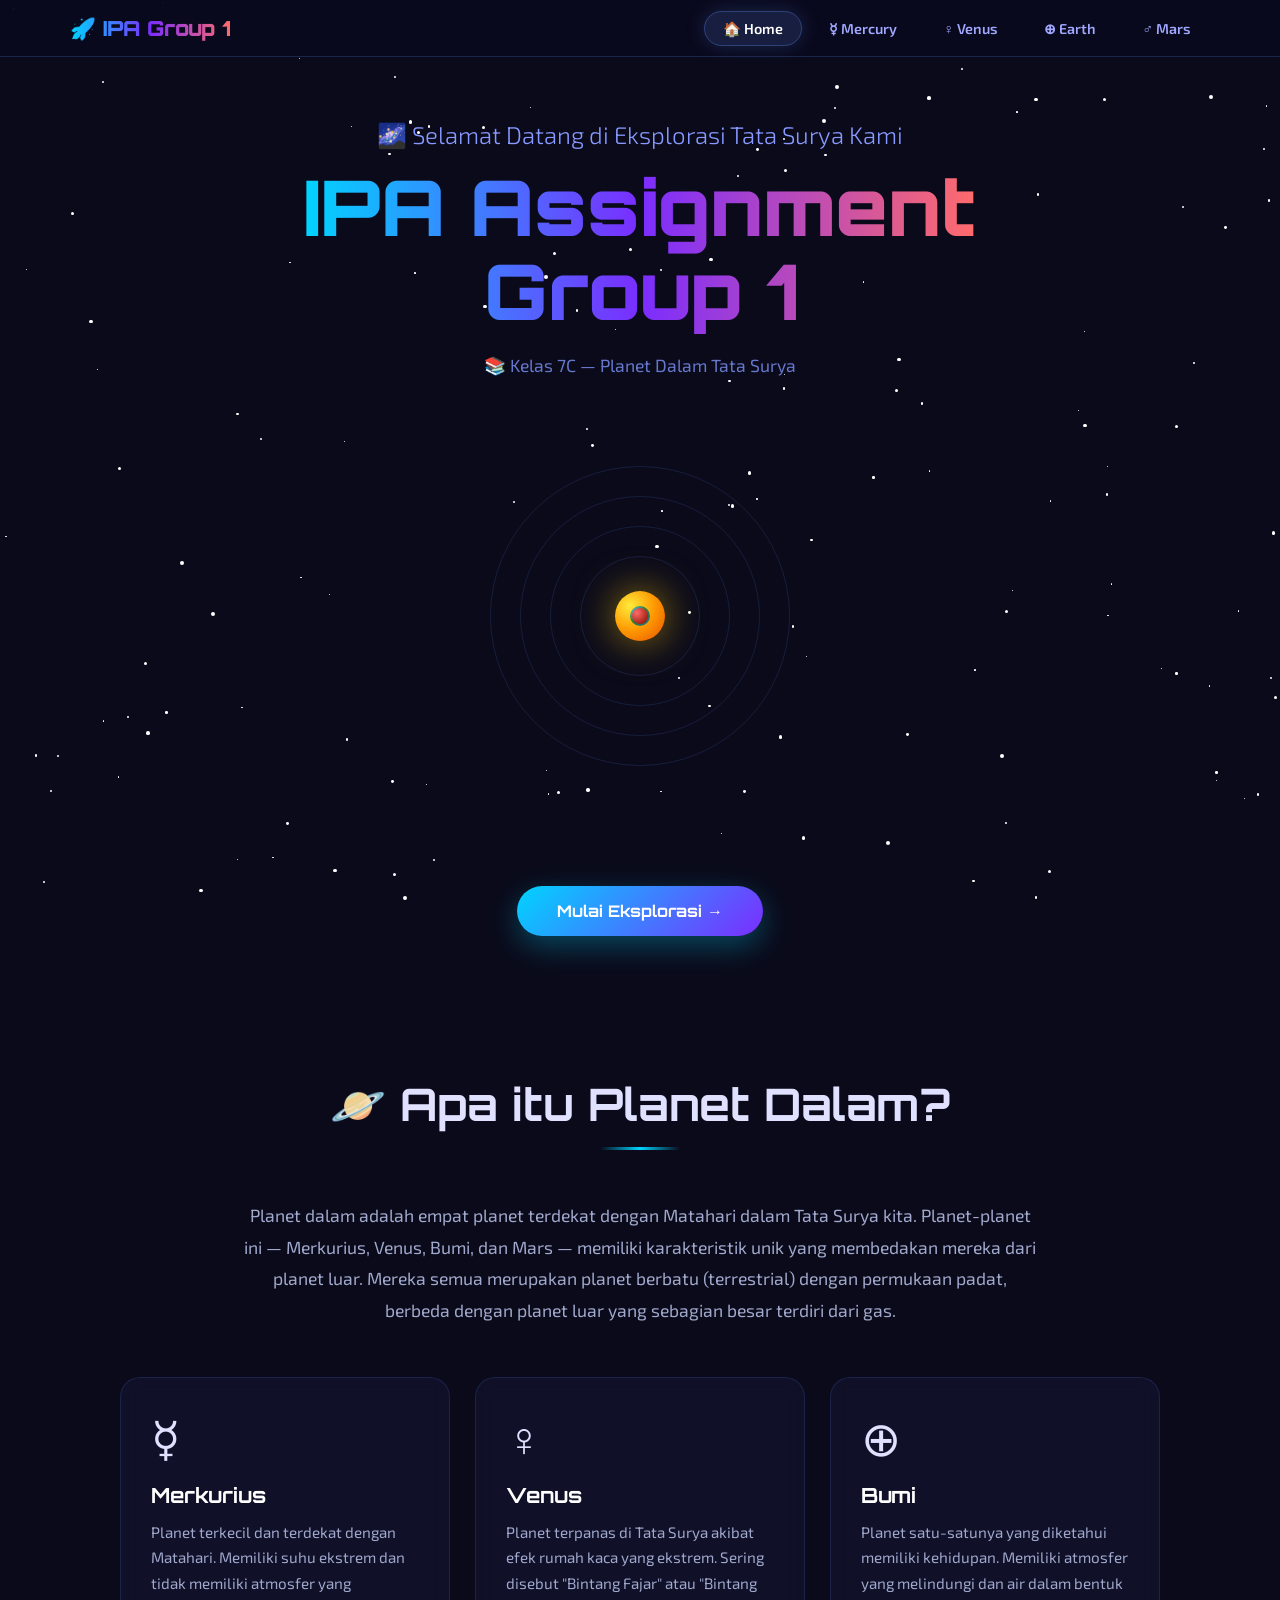
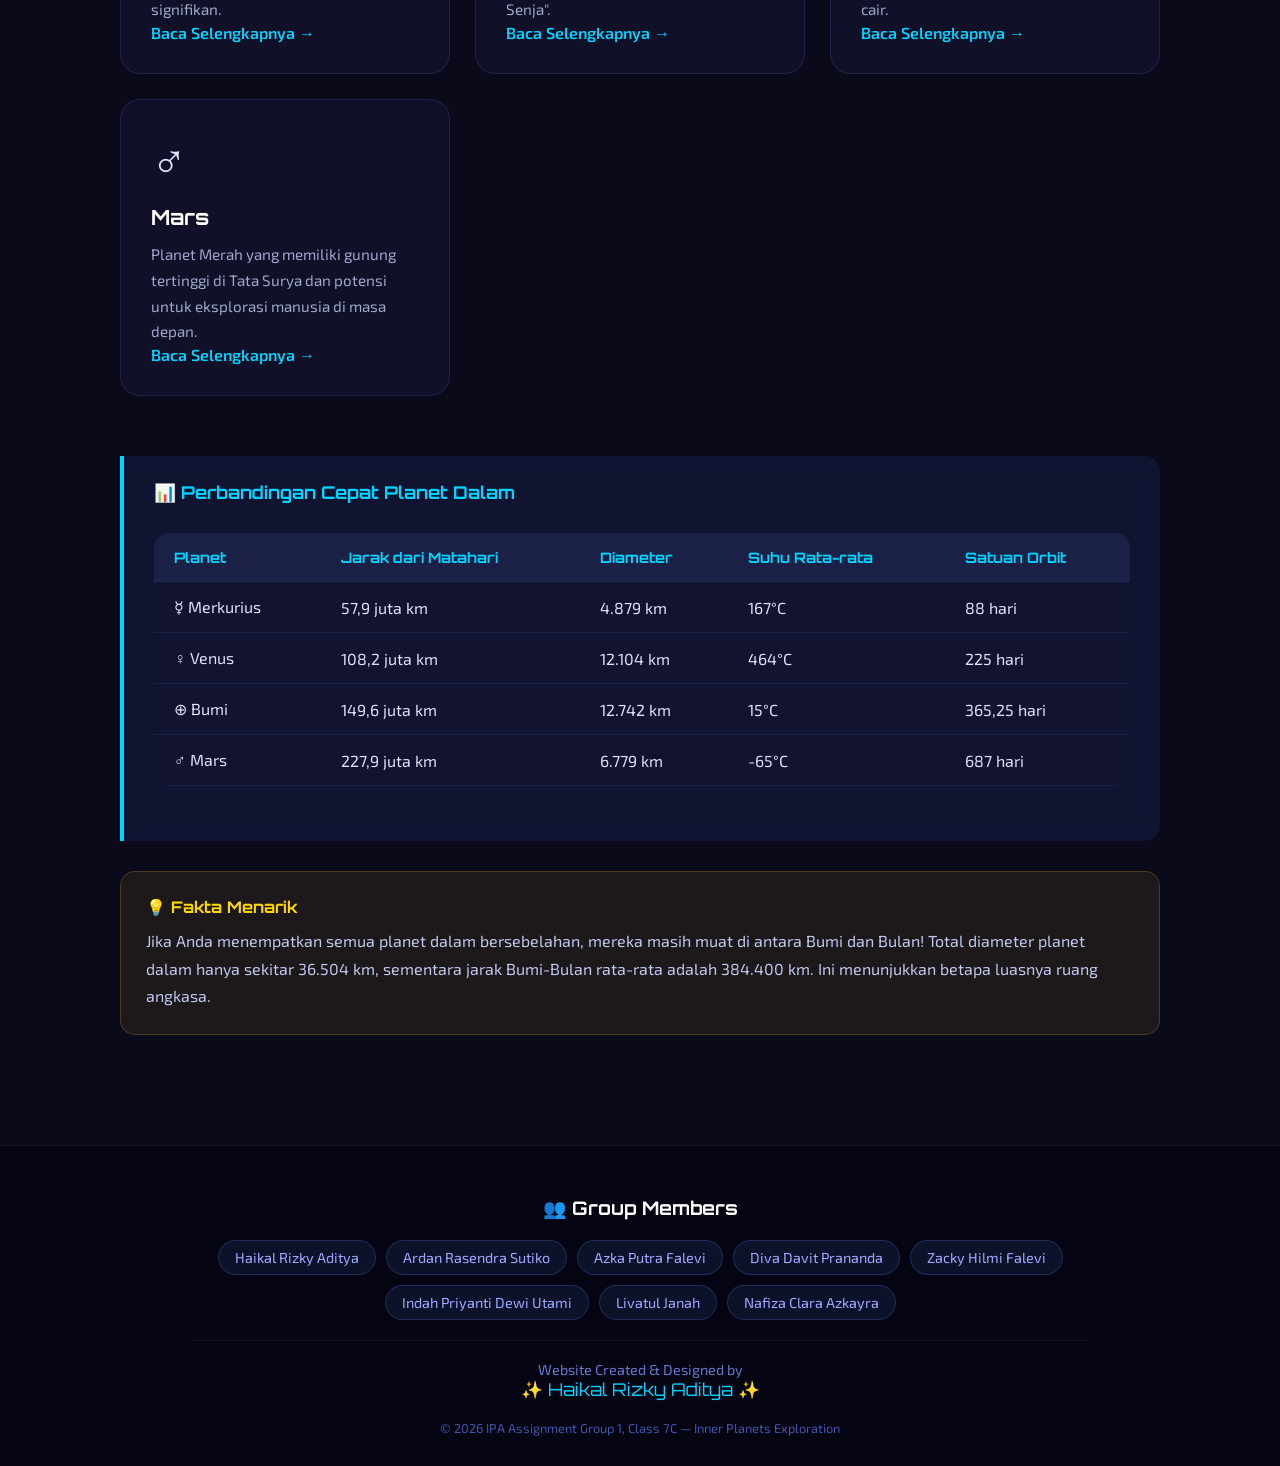
==== index.html @ ad98551e "Create index.html" ====
<!DOCTYPE html>
<html lang="id">
<head>
    <meta charset="UTF-8">
    <meta name="viewport" content="width=device-width, initial-scale=1.0">
    <title>IPA Assignment Group 1, Class 7C — Inner Planets</title>
    
<style>
@import url('https://fonts.googleapis.com/css2?family=Orbitron:wght@400;700;900&family=Exo+2:wght@300;400;600;700&display=swap');

* { margin: 0; padding: 0; box-sizing: border-box; }

body {
    font-family: 'Exo 2', sans-serif;
    background: #0a0a1a;
    color: #e0e0ff;
    overflow-x: hidden;
    min-height: 100vh;
}

/* Animated starfield background */
.stars {
    position: fixed;
    top: 0; left: 0; width: 100%; height: 100%;
    pointer-events: none;
    z-index: 0;
}
.star {
    position: absolute;
    background: white;
    border-radius: 50%;
    animation: twinkle var(--duration) ease-in-out infinite;
}
@keyframes twinkle {
    0%, 100% { opacity: 0.3; transform: scale(1); }
    50% { opacity: 1; transform: scale(1.2); }
}

/* Navigation */
nav {
    position: fixed;
    top: 0; width: 100%;
    background: rgba(10, 10, 30, 0.95);
    backdrop-filter: blur(15px);
    border-bottom: 1px solid rgba(100, 150, 255, 0.2);
    z-index: 1000;
    padding: 15px 0;
}

.nav-container {
    max-width: 1200px;
    margin: 0 auto;
    display: flex;
    justify-content: space-between;
    align-items: center;
    padding: 0 30px;
}

.logo {
    font-family: 'Orbitron', sans-serif;
    font-size: 1.3rem;
    font-weight: 900;
    background: linear-gradient(90deg, #00d4ff, #7b2dff, #ff6b6b);
    -webkit-background-clip: text;
    -webkit-text-fill-color: transparent;
    background-clip: text;
}

.nav-links {
    display: flex;
    gap: 8px;
    list-style: none;
}

.nav-links a {
    color: #a0a8ff;
    text-decoration: none;
    padding: 8px 18px;
    border-radius: 25px;
    font-weight: 600;
    font-size: 0.9rem;
    transition: all 0.3s ease;
    border: 1px solid transparent;
}

.nav-links a:hover, .nav-links a.active {
    color: #fff;
    background: rgba(100, 150, 255, 0.15);
    border-color: rgba(100, 150, 255, 0.3);
    box-shadow: 0 0 20px rgba(100, 150, 255, 0.2);
}

/* Hero Section */
.hero {
    position: relative;
    min-height: 100vh;
    display: flex;
    align-items: center;
    justify-content: center;
    text-align: center;
    padding: 120px 20px 60px;
    z-index: 1;
}

.hero-content h1 {
    font-family: 'Orbitron', sans-serif;
    font-size: clamp(2.5rem, 6vw, 5rem);
    font-weight: 900;
    margin-bottom: 20px;
    line-height: 1.1;
}

.hero-content .subtitle {
    font-size: clamp(1rem, 2.5vw, 1.5rem);
    color: #8899ff;
    margin-bottom: 15px;
    font-weight: 300;
}

.hero-content .class-info {
    font-size: 1.1rem;
    color: #6677cc;
    margin-bottom: 40px;
}

.hero-planet {
    width: 200px; height: 200px;
    border-radius: 50%;
    margin: 30px auto;
    position: relative;
    box-shadow: 0 0 60px rgba(255, 200, 100, 0.3);
    animation: float 6s ease-in-out infinite;
}
@keyframes float {
    0%, 100% { transform: translateY(0); }
    50% { transform: translateY(-20px); }
}

/* Content Sections */
.content-section {
    position: relative;
    z-index: 1;
    max-width: 1100px;
    margin: 0 auto;
    padding: 80px 30px;
}

.section-title {
    font-family: 'Orbitron', sans-serif;
    font-size: clamp(1.8rem, 4vw, 2.8rem);
    margin-bottom: 50px;
    text-align: center;
    position: relative;
}

.section-title::after {
    content: '';
    display: block;
    width: 80px; height: 3px;
    background: linear-gradient(90deg, transparent, #00d4ff, transparent);
    margin: 15px auto 0;
}

/* Cards */
.cards-grid {
    display: grid;
    grid-template-columns: repeat(auto-fit, minmax(260px, 1fr));
    gap: 25px;
    margin-top: 40px;
}

.card {
    background: rgba(20, 20, 50, 0.6);
    border: 1px solid rgba(100, 150, 255, 0.15);
    border-radius: 20px;
    padding: 30px;
    transition: all 0.4s ease;
    backdrop-filter: blur(10px);
}

.card:hover {
    transform: translateY(-8px);
    border-color: rgba(100, 150, 255, 0.4);
    box-shadow: 0 20px 40px rgba(0, 0, 0, 0.4), 0 0 30px rgba(100, 150, 255, 0.1);
}

.card-icon {
    font-size: 3rem;
    margin-bottom: 15px;
}

.card h3 {
    font-family: 'Orbitron', sans-serif;
    font-size: 1.3rem;
    margin-bottom: 12px;
    color: #fff;
}

.card p {
    color: #a0a8cc;
    line-height: 1.7;
    font-size: 0.95rem;
}

/* Info Box */
.info-box {
    background: rgba(20, 25, 60, 0.7);
    border-left: 4px solid;
    border-radius: 0 15px 15px 0;
    padding: 25px 30px;
    margin: 25px 0;
    backdrop-filter: blur(10px);
}

.info-box h4 {
    font-family: 'Orbitron', sans-serif;
    margin-bottom: 10px;
    font-size: 1.1rem;
}

.info-box ul {
    list-style: none;
    padding-left: 0;
}

.info-box li {
    padding: 5px 0;
    padding-left: 20px;
    position: relative;
}

.info-box li::before {
    content: '▸';
    position: absolute;
    left: 0;
    color: inherit;
}

/* Planet Detail Page Styles */
.planet-hero {
    min-height: 70vh;
    display: flex;
    align-items: center;
    padding: 120px 30px 60px;
    position: relative;
    z-index: 1;
}

.planet-hero-grid {
    max-width: 1100px;
    margin: 0 auto;
    display: grid;
    grid-template-columns: 1fr 1fr;
    gap: 60px;
    align-items: center;
}

.planet-visual {
    display: flex;
    justify-content: center;
    align-items: center;
}

.planet-sphere {
    width: 300px; height: 300px;
    border-radius: 50%;
    position: relative;
    animation: planetRotate 20s linear infinite, float 6s ease-in-out infinite;
}
@keyframes planetRotate {
    0% { background-position: 0% 50%; }
    100% { background-position: 200% 50%; }
}

.planet-info h1 {
    font-family: 'Orbitron', sans-serif;
    font-size: clamp(2rem, 5vw, 3.5rem);
    margin-bottom: 15px;
}

.planet-info .planet-tagline {
    font-size: 1.2rem;
    color: #8899ff;
    margin-bottom: 25px;
    font-style: italic;
}

.planet-info p {
    line-height: 1.8;
    color: #c0c8ee;
    margin-bottom: 20px;
    font-size: 1.05rem;
}

/* Data Table */
.data-table {
    width: 100%;
    border-collapse: collapse;
    margin: 30px 0;
    background: rgba(20, 20, 50, 0.5);
    border-radius: 15px;
    overflow: hidden;
}

.data-table th, .data-table td {
    padding: 15px 20px;
    text-align: left;
    border-bottom: 1px solid rgba(100, 150, 255, 0.1);
}

.data-table th {
    background: rgba(100, 150, 255, 0.1);
    font-family: 'Orbitron', sans-serif;
    font-size: 0.9rem;
    color: #00d4ff;
}

.data-table tr:hover {
    background: rgba(100, 150, 255, 0.05);
}

/* Footer */
footer {
    position: relative;
    z-index: 1;
    background: rgba(5, 5, 20, 0.95);
    border-top: 1px solid rgba(100, 150, 255, 0.1);
    padding: 50px 30px 30px;
    text-align: center;
}

.footer-content {
    max-width: 900px;
    margin: 0 auto;
}

.group-members {
    display: flex;
    flex-wrap: wrap;
    justify-content: center;
    gap: 10px;
    margin: 20px 0;
}

.member-tag {
    background: rgba(100, 150, 255, 0.1);
    border: 1px solid rgba(100, 150, 255, 0.2);
    padding: 8px 16px;
    border-radius: 20px;
    font-size: 0.9rem;
    color: #a0a8ff;
}

.creator {
    margin-top: 20px;
    padding-top: 20px;
    border-top: 1px solid rgba(100, 150, 255, 0.1);
}

.creator-name {
    font-family: 'Orbitron', sans-serif;
    color: #00d4ff;
    font-size: 1.1rem;
}

/* Responsive */
@media (max-width: 768px) {
    .planet-hero-grid {
        grid-template-columns: 1fr;
        text-align: center;
    }
    .planet-sphere {
        width: 200px; height: 200px;
    }
    .nav-links {
        gap: 4px;
    }
    .nav-links a {
        padding: 6px 12px;
        font-size: 0.8rem;
    }
}

/* Scroll animations */
.fade-in {
    opacity: 0;
    transform: translateY(30px);
    transition: all 0.8s ease;
}
.fade-in.visible {
    opacity: 1;
    transform: translateY(0);
}

/* Orbit animation for home page */
.orbit-container {
    position: relative;
    width: 400px; height: 400px;
    margin: 40px auto;
}

.orbit-ring {
    position: absolute;
    border: 1px solid rgba(100, 150, 255, 0.15);
    border-radius: 50%;
    top: 50%; left: 50%;
    transform: translate(-50%, -50%);
}

.orbit-planet {
    position: absolute;
    border-radius: 50%;
    top: 50%; left: 50%;
    transform: translate(-50%, -50%);
}

@keyframes orbit1 { 0% { transform: translate(-50%, -50%) rotate(0deg) translateX(60px) rotate(0deg); } 100% { transform: translate(-50%, -50%) rotate(360deg) translateX(60px) rotate(-360deg); } }
@keyframes orbit2 { 0% { transform: translate(-50%, -50%) rotate(0deg) translateX(90px) rotate(0deg); } 100% { transform: translate(-50%, -50%) rotate(360deg) translateX(90px) rotate(-360deg); } }
@keyframes orbit3 { 0% { transform: translate(-50%, -50%) rotate(0deg) translateX(120px) rotate(0deg); } 100% { transform: translate(-50%, -50%) rotate(360deg) translateX(120px) rotate(-360deg); } }
@keyframes orbit4 { 0% { transform: translate(-50%, -50%) rotate(0deg) translateX(150px) rotate(0deg); } 100% { transform: translate(-50%, -50%) rotate(360deg) translateX(150px) rotate(-360deg); } }

.cta-button {
    display: inline-block;
    margin-top: 30px;
    padding: 15px 40px;
    background: linear-gradient(135deg, #00d4ff, #7b2dff);
    color: white;
    text-decoration: none;
    border-radius: 50px;
    font-family: 'Orbitron', sans-serif;
    font-weight: 700;
    font-size: 1rem;
    transition: all 0.3s ease;
    box-shadow: 0 10px 30px rgba(0, 212, 255, 0.3);
}
.cta-button:hover {
    transform: translateY(-3px);
    box-shadow: 0 15px 40px rgba(0, 212, 255, 0.5);
}

/* Fun Fact Box */
.fun-fact {
    background: rgba(255, 200, 50, 0.08);
    border: 1px solid rgba(255, 200, 50, 0.2);
    border-radius: 15px;
    padding: 25px;
    margin: 30px 0;
}
.fun-fact h4 {
    color: #ffd700;
    font-family: 'Orbitron', sans-serif;
    margin-bottom: 10px;
}
</style>

</head>
<body>
    <div class="stars"></div>
    
<nav>
    <div class="nav-container">
        <div class="logo">🚀 IPA Group 1</div>
        <ul class="nav-links">
            <li><a href="index.html" class="active">🏠 Home</a></li><li><a href="mercury.html" class="">☿ Mercury</a></li><li><a href="venus.html" class="">♀ Venus</a></li><li><a href="earth.html" class="">⊕ Earth</a></li><li><a href="mars.html" class="">♂ Mars</a></li>
        </ul>
    </div>
</nav>


    <section class="hero">
        <div class="hero-content">
            <p class="subtitle">🌌 Selamat Datang di Eksplorasi Tata Surya Kami</p>
            <h1 style="background: linear-gradient(90deg, #00d4ff, #7b2dff, #ff6b6b); -webkit-background-clip: text; -webkit-text-fill-color: transparent; background-clip: text;">
                IPA Assignment<br>Group 1
            </h1>
            <p class="class-info">📚 Kelas 7C — Planet Dalam Tata Surya</p>

            <!-- Animated Solar System Orbit -->
            <div class="orbit-container">
                <div class="orbit-ring" style="width: 120px; height: 120px;"></div>
                <div class="orbit-ring" style="width: 180px; height: 180px;"></div>
                <div class="orbit-ring" style="width: 240px; height: 240px;"></div>
                <div class="orbit-ring" style="width: 300px; height: 300px;"></div>

                <!-- Sun -->
                <div class="orbit-planet" style="width: 50px; height: 50px; background: radial-gradient(circle at 30% 30%, #ffeb3b, #ff9800, #e65100); box-shadow: 0 0 40px rgba(255, 200, 0, 0.6);"></div>

                <!-- Mercury -->
                <div class="orbit-planet" style="width: 12px; height: 12px; background: radial-gradient(circle at 30% 30%, #c0c0c0, #808080, #404040); animation: orbit1 4s linear infinite;"></div>

                <!-- Venus -->
                <div class="orbit-planet" style="width: 18px; height: 18px; background: radial-gradient(circle at 30% 30%, #ffd700, #daa520, #b8860b); animation: orbit2 7s linear infinite;"></div>

                <!-- Earth -->
                <div class="orbit-planet" style="width: 20px; height: 20px; background: radial-gradient(circle at 30% 30%, #4fc3f7, #2e7d32, #1565c0); animation: orbit3 10s linear infinite;"></div>

                <!-- Mars -->
                <div class="orbit-planet" style="width: 16px; height: 16px; background: radial-gradient(circle at 30% 30%, #ff6b6b, #c0392b, #8b0000); animation: orbit4 15s linear infinite;"></div>
            </div>

            <a href="mercury.html" class="cta-button">Mulai Eksplorasi →</a>
        </div>
    </section>

    <section class="content-section">
        <h2 class="section-title fade-in">🪐 Apa itu Planet Dalam?</h2>
        <p style="text-align: center; max-width: 800px; margin: 0 auto 50px; color: #a0a8cc; line-height: 1.8; font-size: 1.1rem;" class="fade-in">
            Planet dalam adalah empat planet terdekat dengan Matahari dalam Tata Surya kita. Planet-planet ini — Merkurius, Venus, Bumi, dan Mars — memiliki karakteristik unik yang membedakan mereka dari planet luar. Mereka semua merupakan planet berbatu (terrestrial) dengan permukaan padat, berbeda dengan planet luar yang sebagian besar terdiri dari gas.
        </p>

        <div class="cards-grid">
            <div class="card fade-in">
                <div class="card-icon">☿</div>
                <h3>Merkurius</h3>
                <p>Planet terkecil dan terdekat dengan Matahari. Memiliki suhu ekstrem dan tidak memiliki atmosfer yang signifikan.</p>
                <a href="mercury.html" style="color: #00d4ff; text-decoration: none; font-weight: 600;">Baca Selengkapnya →</a>
            </div>
            <div class="card fade-in">
                <div class="card-icon">♀</div>
                <h3>Venus</h3>
                <p>Planet terpanas di Tata Surya akibat efek rumah kaca yang ekstrem. Sering disebut "Bintang Fajar" atau "Bintang Senja".</p>
                <a href="venus.html" style="color: #00d4ff; text-decoration: none; font-weight: 600;">Baca Selengkapnya →</a>
            </div>
            <div class="card fade-in">
                <div class="card-icon">⊕</div>
                <h3>Bumi</h3>
                <p>Planet satu-satunya yang diketahui memiliki kehidupan. Memiliki atmosfer yang melindungi dan air dalam bentuk cair.</p>
                <a href="earth.html" style="color: #00d4ff; text-decoration: none; font-weight: 600;">Baca Selengkapnya →</a>
            </div>
            <div class="card fade-in">
                <div class="card-icon">♂</div>
                <h3>Mars</h3>
                <p>Planet Merah yang memiliki gunung tertinggi di Tata Surya dan potensi untuk eksplorasi manusia di masa depan.</p>
                <a href="mars.html" style="color: #00d4ff; text-decoration: none; font-weight: 600;">Baca Selengkapnya →</a>
            </div>
        </div>

        <div class="info-box fade-in" style="border-color: #00d4ff; margin-top: 60px;">
            <h4 style="color: #00d4ff;">📊 Perbandingan Cepat Planet Dalam</h4>
            <table class="data-table">
                <tr>
                    <th>Planet</th>
                    <th>Jarak dari Matahari</th>
                    <th>Diameter</th>
                    <th>Suhu Rata-rata</th>
                    <th>Satuan Orbit</th>
                </tr>
                <tr>
                    <td>☿ Merkurius</td>
                    <td>57,9 juta km</td>
                    <td>4.879 km</td>
                    <td>167°C</td>
                    <td>88 hari</td>
                </tr>
                <tr>
                    <td>♀ Venus</td>
                    <td>108,2 juta km</td>
                    <td>12.104 km</td>
                    <td>464°C</td>
                    <td>225 hari</td>
                </tr>
                <tr>
                    <td>⊕ Bumi</td>
                    <td>149,6 juta km</td>
                    <td>12.742 km</td>
                    <td>15°C</td>
                    <td>365,25 hari</td>
                </tr>
                <tr>
                    <td>♂ Mars</td>
                    <td>227,9 juta km</td>
                    <td>6.779 km</td>
                    <td>-65°C</td>
                    <td>687 hari</td>
                </tr>
            </table>
        </div>

        <div class="fun-fact fade-in">
            <h4>💡 Fakta Menarik</h4>
            <p style="color: #c0c8ee; line-height: 1.7;">
                Jika Anda menempatkan semua planet dalam bersebelahan, mereka masih muat di antara Bumi dan Bulan! Total diameter planet dalam hanya sekitar 36.504 km, sementara jarak Bumi-Bulan rata-rata adalah 384.400 km. Ini menunjukkan betapa luasnya ruang angkasa.
            </p>
        </div>
    </section>

    
<footer>
    <div class="footer-content">
        <h3 style="font-family: 'Orbitron', sans-serif; margin-bottom: 15px; color: #fff;">👥 Group Members</h3>
        <div class="group-members">
            <span class="member-tag">Haikal Rizky Aditya</span>
            <span class="member-tag">Ardan Rasendra Sutiko</span>
            <span class="member-tag">Azka Putra Falevi</span>
            <span class="member-tag">Diva Davit Prananda</span>
            <span class="member-tag">Zacky Hilmi Falevi</span>
            <span class="member-tag">Indah Priyanti Dewi Utami</span>
            <span class="member-tag">Livatul Janah</span>
            <span class="member-tag">Nafiza Clara Azkayra</span>
        </div>
        <div class="creator">
            <p style="color: #6677cc; font-size: 0.9rem;">Website Created & Designed by</p>
            <p class="creator-name">✨ Haikal Rizky Aditya ✨</p>
        </div>
        <p style="margin-top: 20px; color: #4455aa; font-size: 0.8rem;">© 2026 IPA Assignment Group 1, Class 7C — Inner Planets Exploration</p>
    </div>
</footer>

    
<script>
// Generate stars
document.addEventListener('DOMContentLoaded', function() {
    const starsContainer = document.querySelector('.stars');
    if (starsContainer) {
        for (let i = 0; i < 150; i++) {
            const star = document.createElement('div');
            star.className = 'star';
            star.style.left = Math.random() * 100 + '%';
            star.style.top = Math.random() * 100 + '%';
            star.style.width = Math.random() * 3 + 1 + 'px';
            star.style.height = star.style.width;
            star.style.setProperty('--duration', (Math.random() * 3 + 2) + 's');
            star.style.animationDelay = Math.random() * 5 + 's';
            starsContainer.appendChild(star);
        }
    }

    // Scroll animations
    const observer = new IntersectionObserver((entries) => {
        entries.forEach(entry => {
            if (entry.isIntersecting) {
                entry.target.classList.add('visible');
            }
        });
    }, { threshold: 0.1 });

    document.querySelectorAll('.fade-in').forEach(el => observer.observe(el));
});
</script>

</body>
  </html>
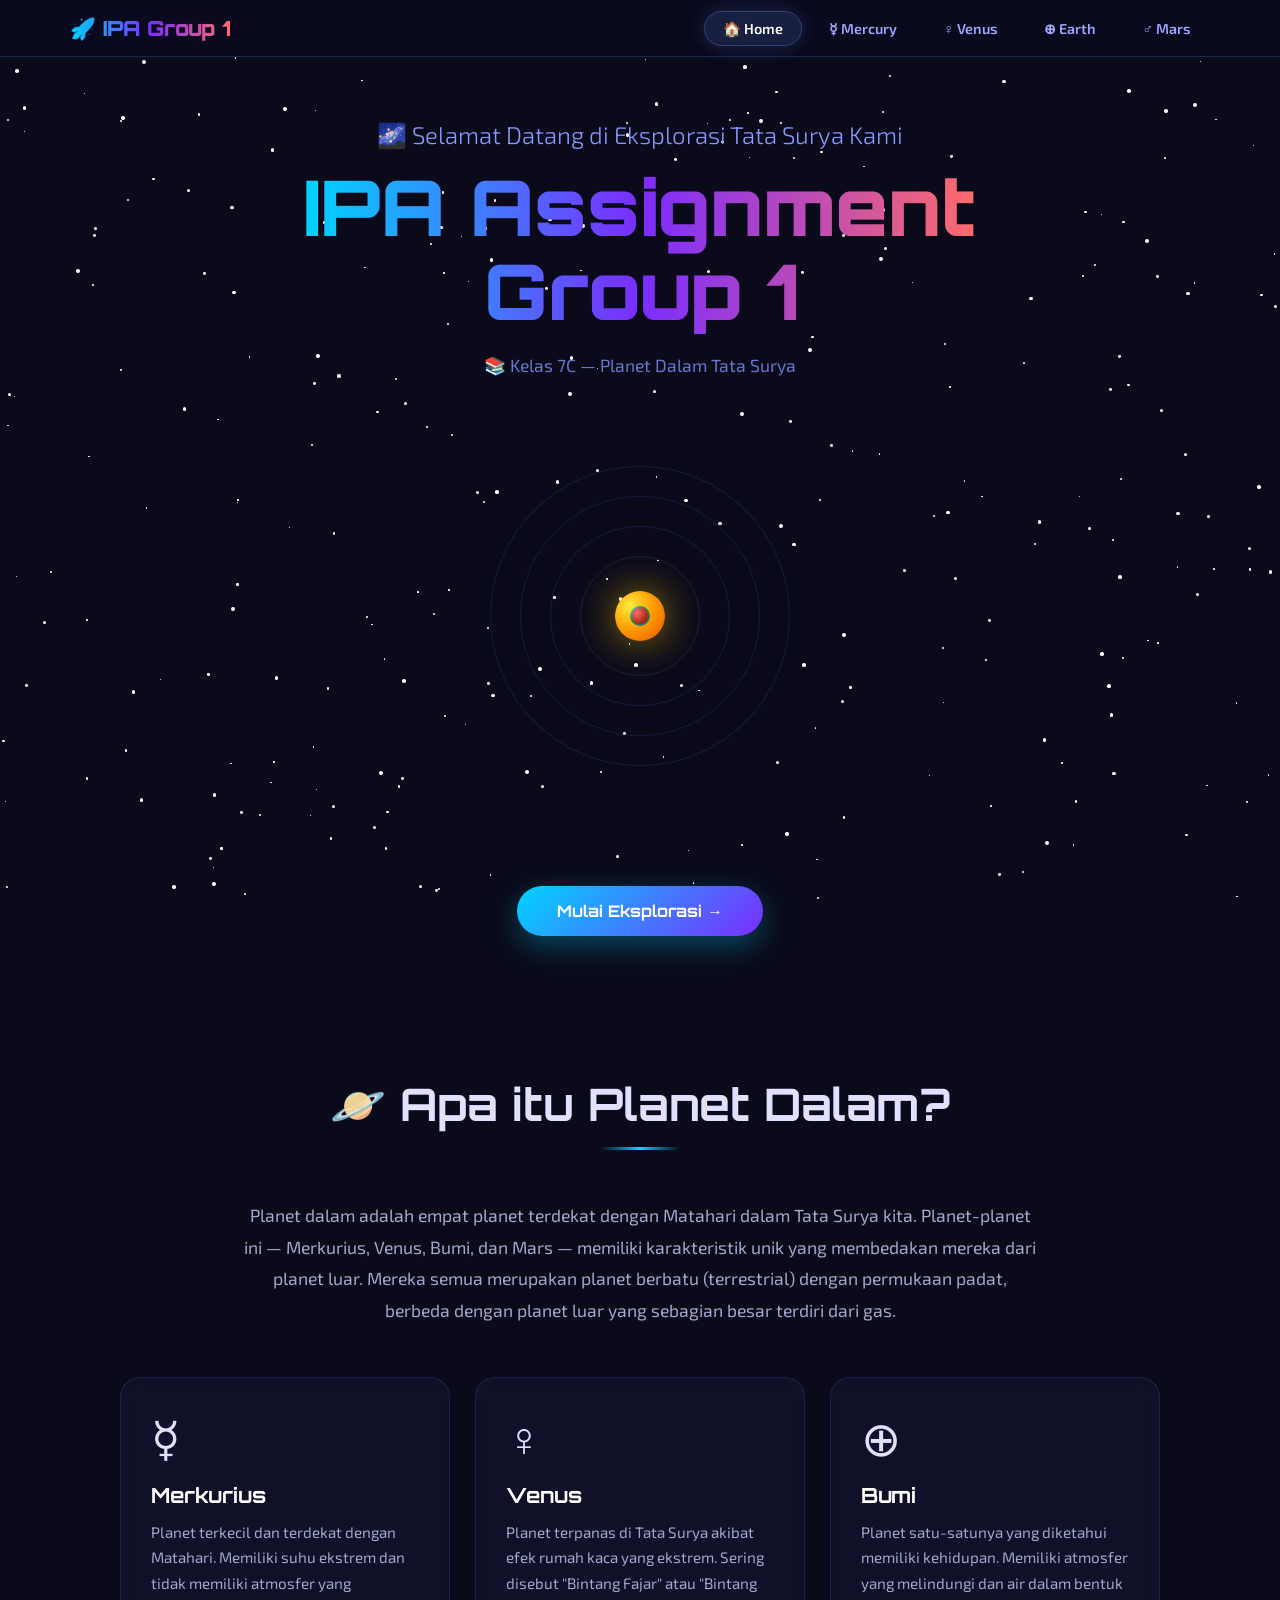
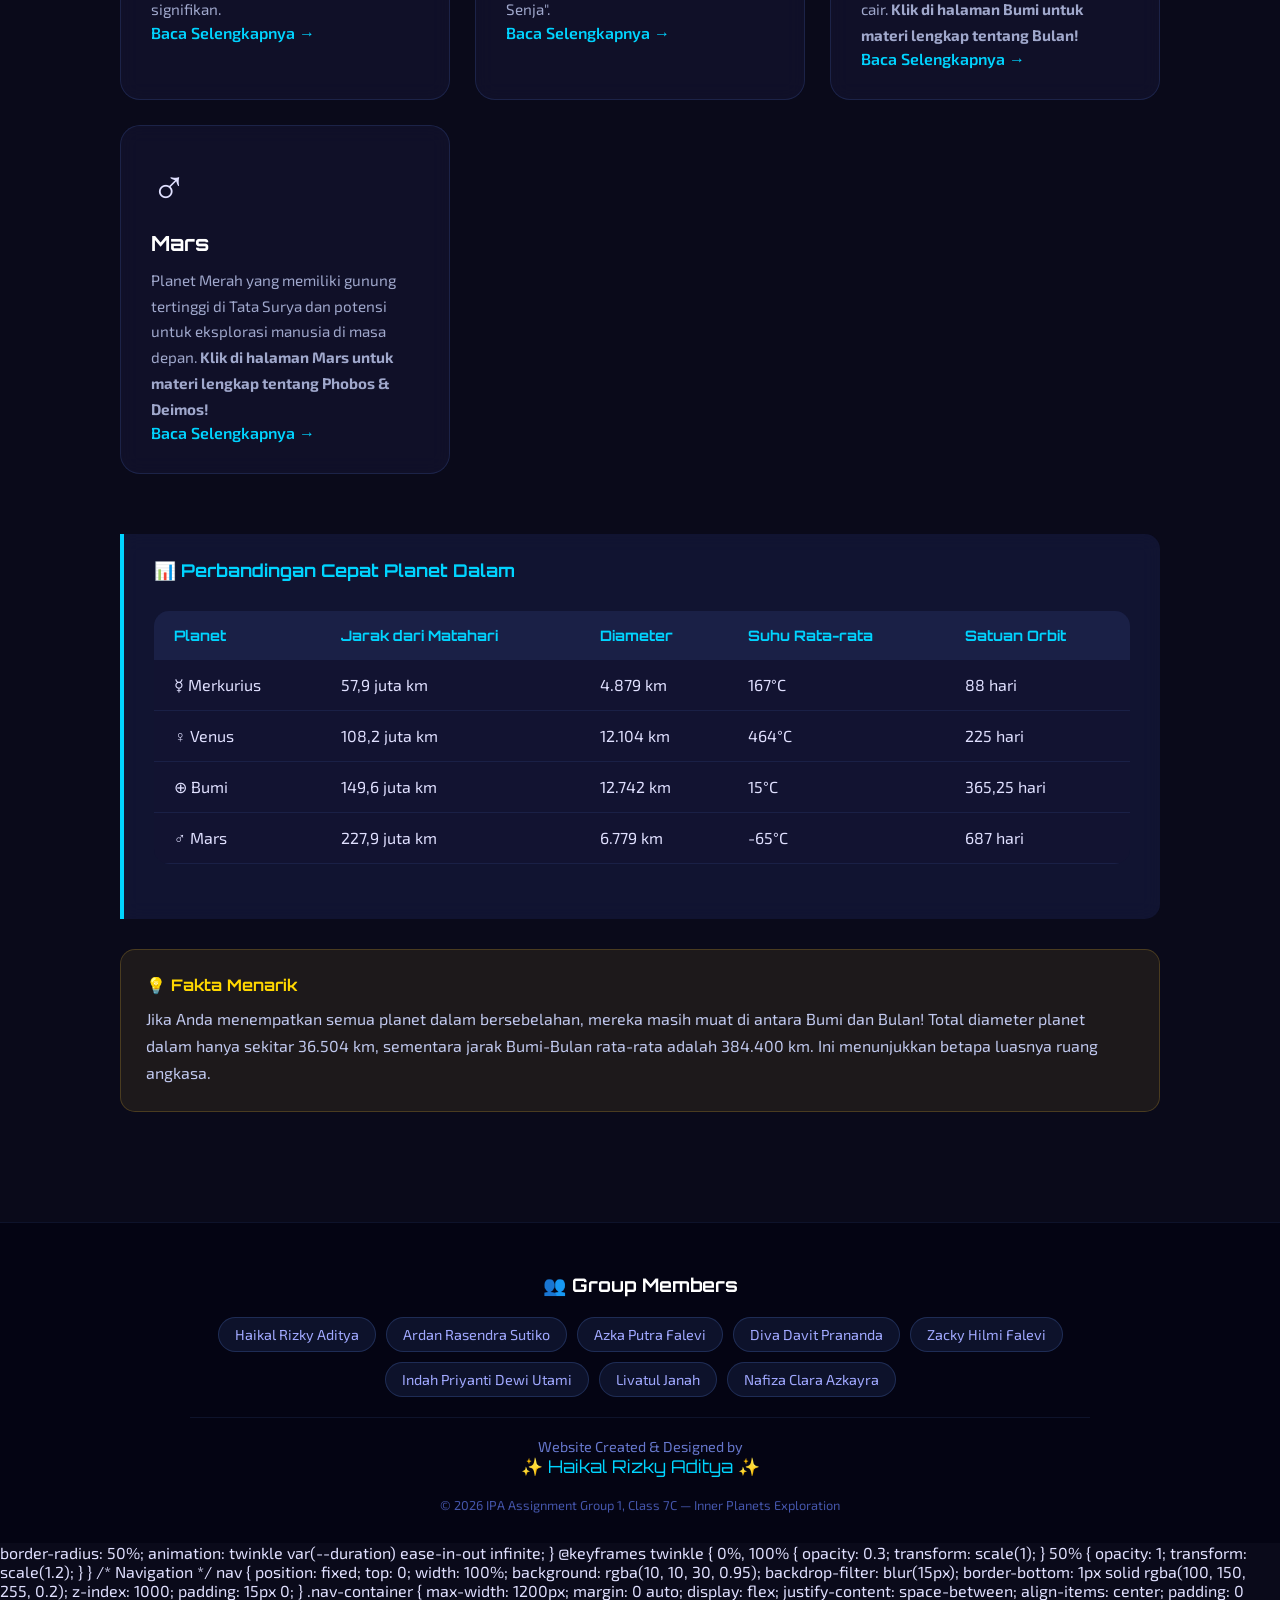
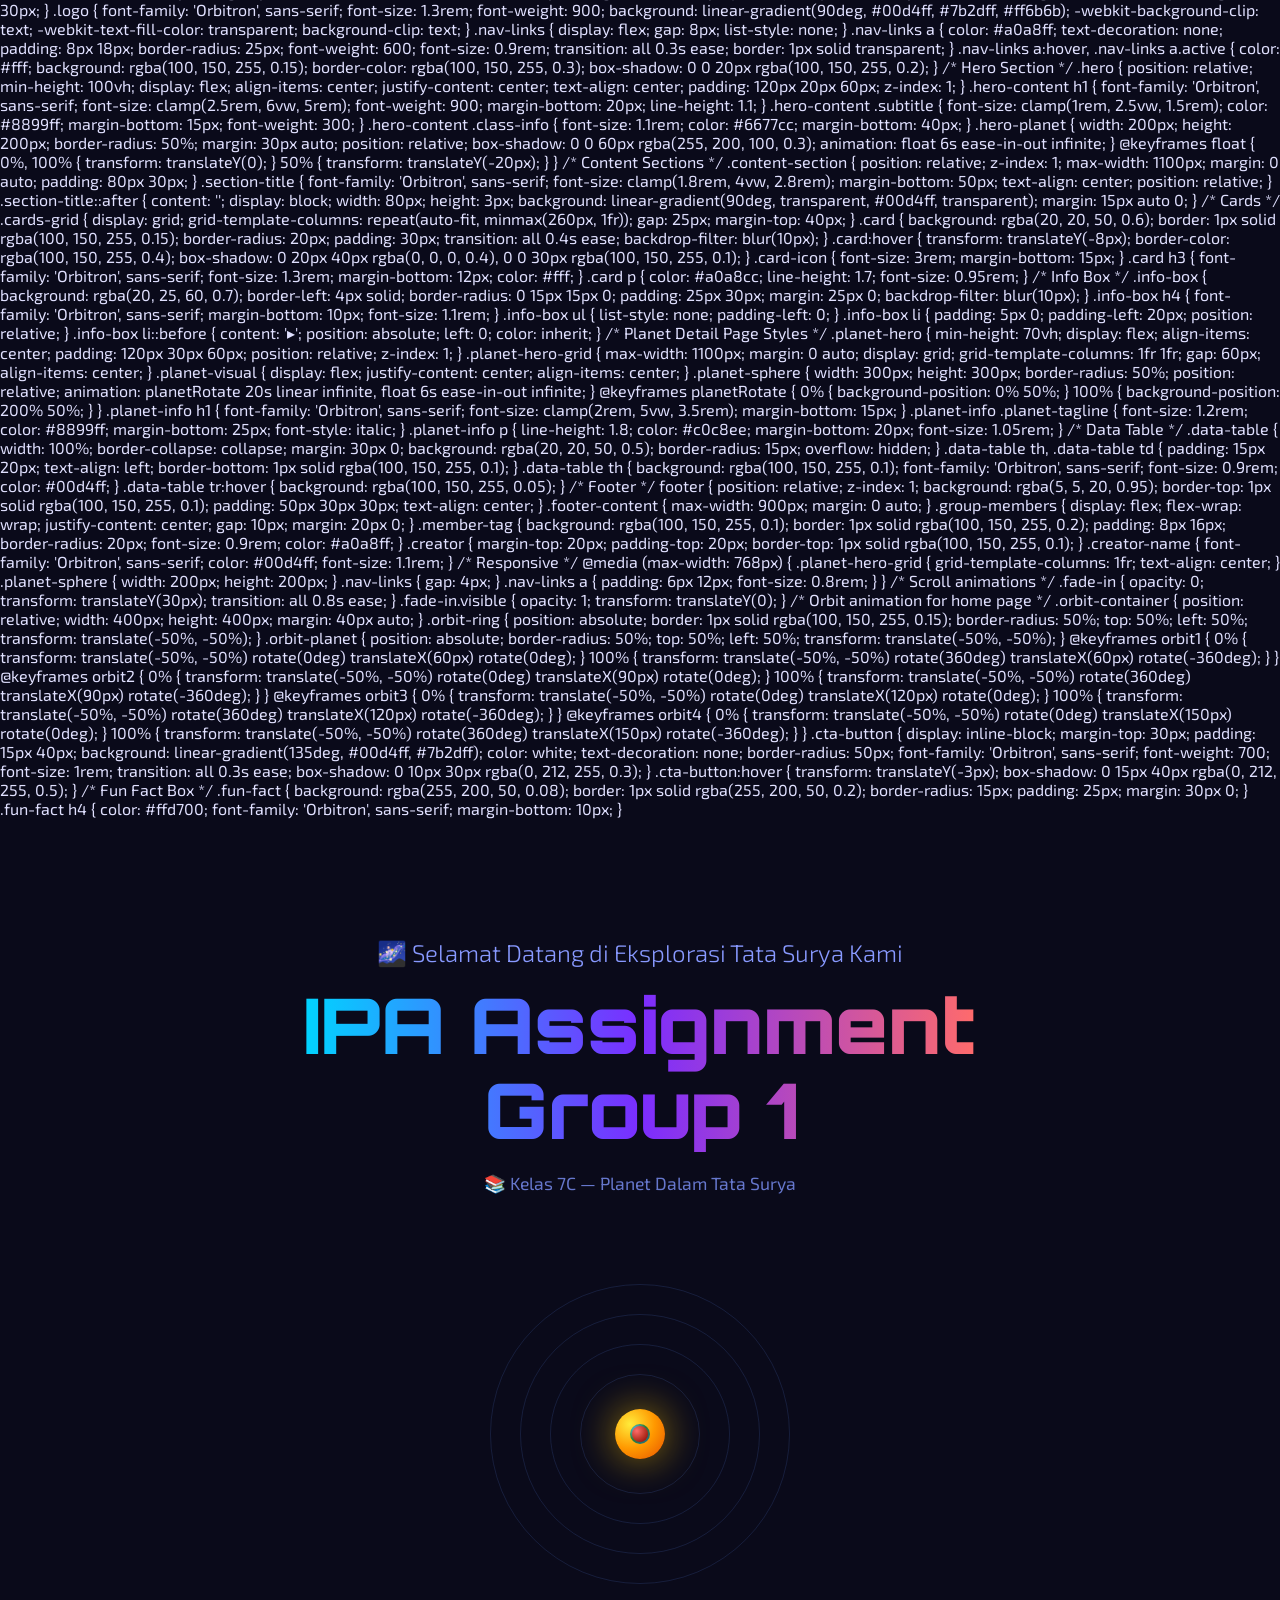
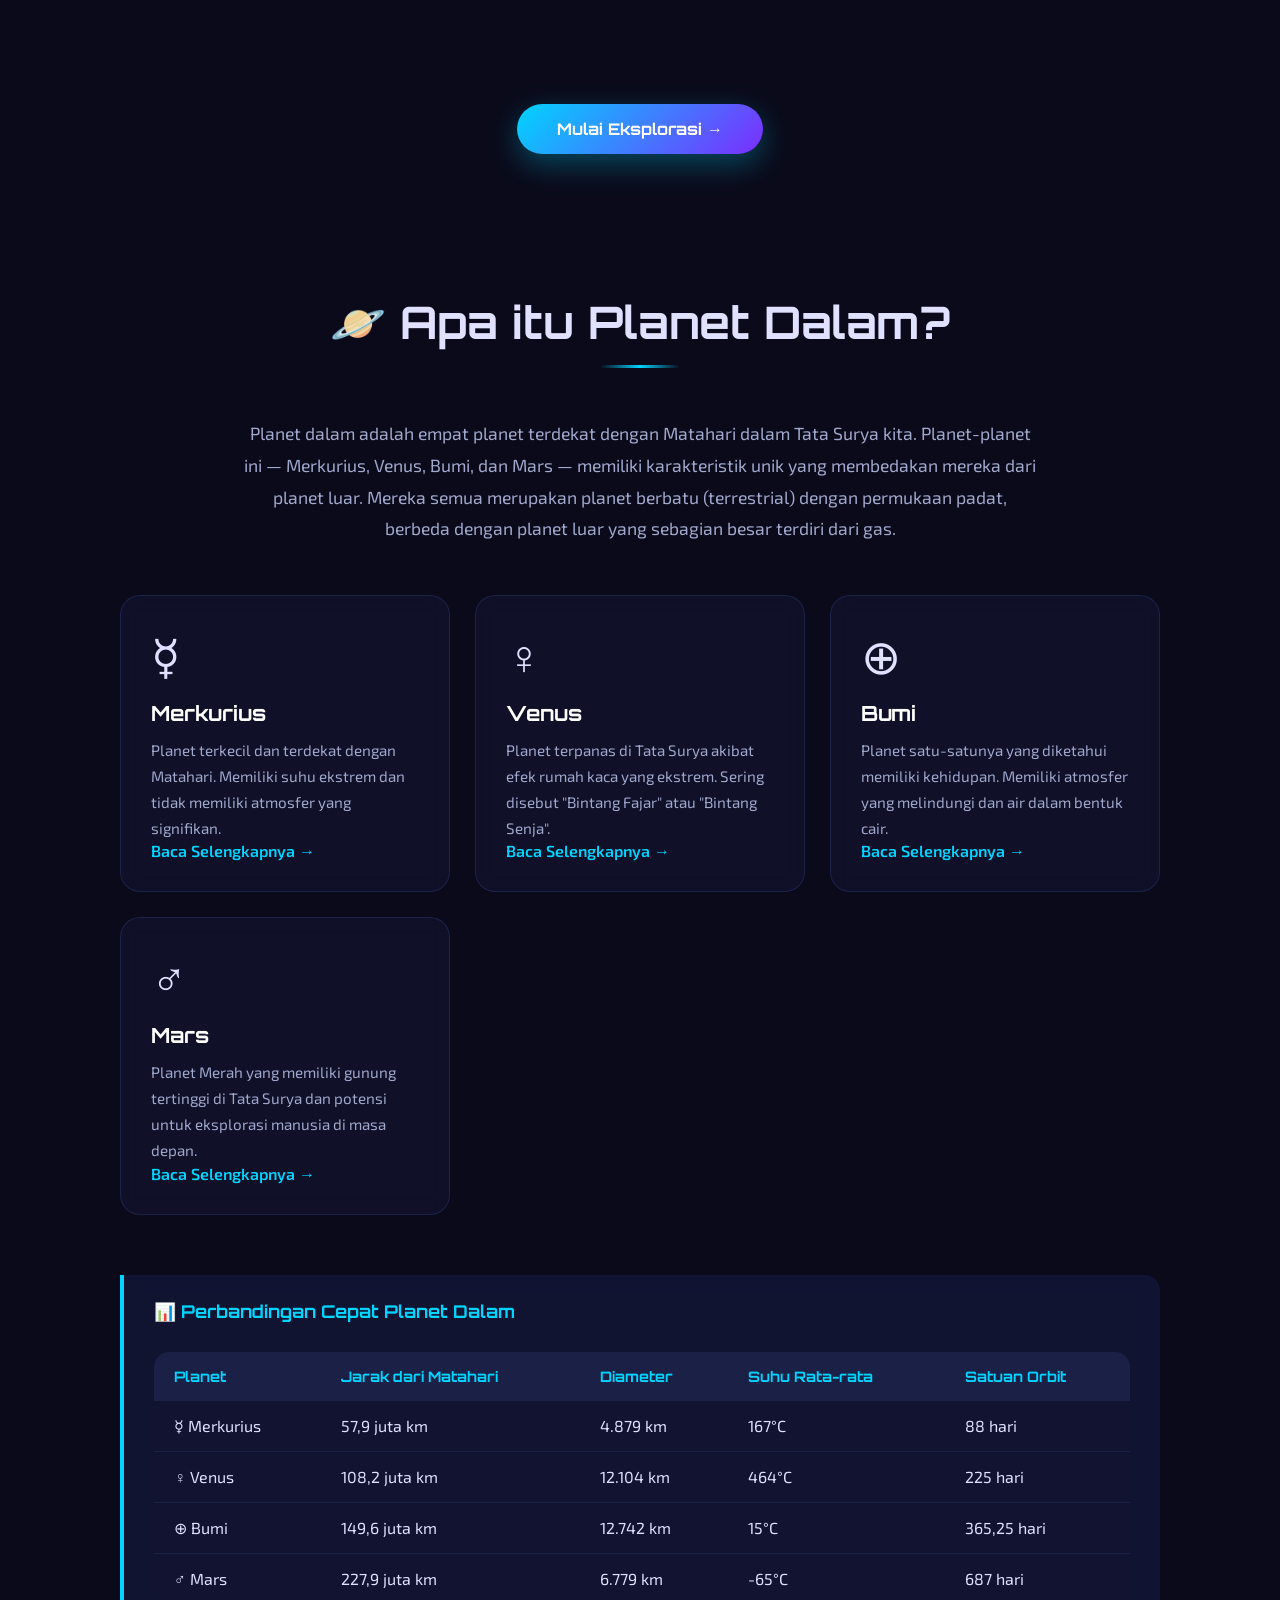
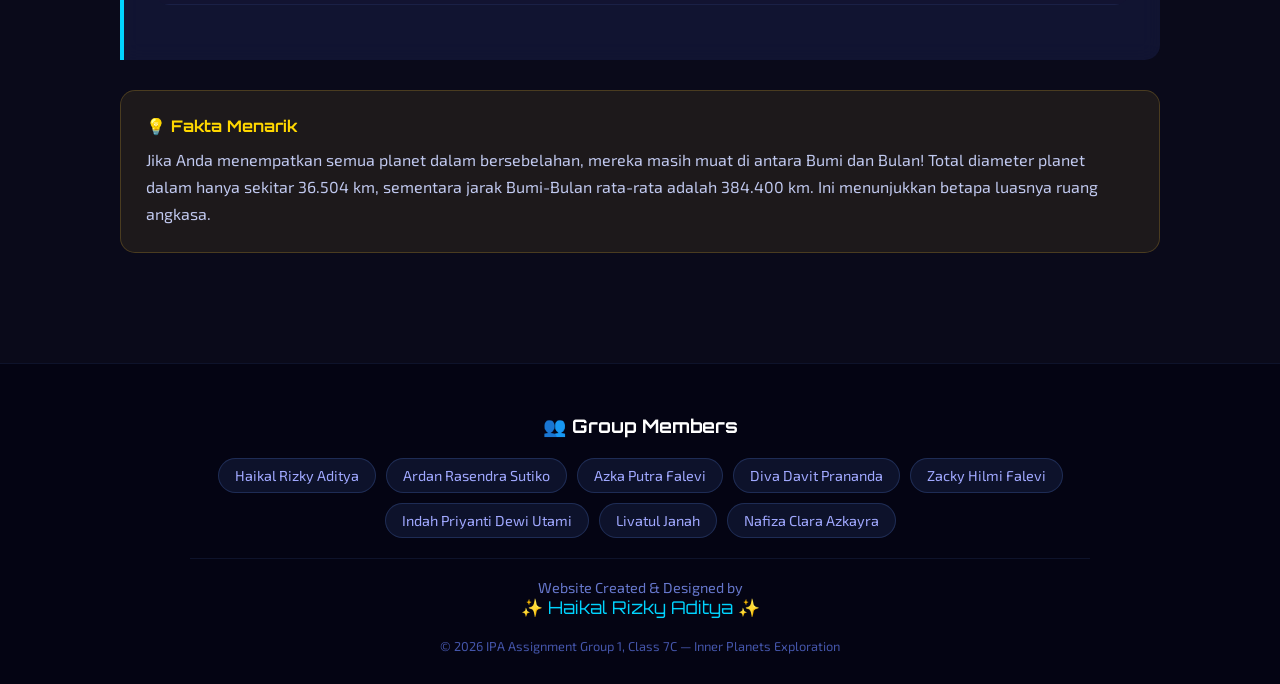
==== commit 6ed4309c: "Update index.html" ====
--- a/index.html
+++ b/index.html
@@ -524,13 +524,13 @@
             <div class="card fade-in">
                 <div class="card-icon">⊕</div>
                 <h3>Bumi</h3>
-                <p>Planet satu-satunya yang diketahui memiliki kehidupan. Memiliki atmosfer yang melindungi dan air dalam bentuk cair.</p>
+                <p>Planet satu-satunya yang diketahui memiliki kehidupan. Memiliki atmosfer yang melindungi dan air dalam bentuk cair. <strong>Klik di halaman Bumi untuk materi lengkap tentang Bulan!</strong></p>
                 <a href="earth.html" style="color: #00d4ff; text-decoration: none; font-weight: 600;">Baca Selengkapnya →</a>
             </div>
             <div class="card fade-in">
                 <div class="card-icon">♂</div>
                 <h3>Mars</h3>
-                <p>Planet Merah yang memiliki gunung tertinggi di Tata Surya dan potensi untuk eksplorasi manusia di masa depan.</p>
+                <p>Planet Merah yang memiliki gunung tertinggi di Tata Surya dan potensi untuk eksplorasi manusia di masa depan. <strong>Klik di halaman Mars untuk materi lengkap tentang Phobos & Deimos!</strong></p>
                 <a href="mars.html" style="color: #00d4ff; text-decoration: none; font-weight: 600;">Baca Selengkapnya →</a>
             </div>
         </div>
@@ -639,4 +639,615 @@
 </script>
 
 </body>
+</html>    border-radius: 50%;
+    animation: twinkle var(--duration) ease-in-out infinite;
+}
+@keyframes twinkle {
+    0%, 100% { opacity: 0.3; transform: scale(1); }
+    50% { opacity: 1; transform: scale(1.2); }
+}
+
+/* Navigation */
+nav {
+    position: fixed;
+    top: 0; width: 100%;
+    background: rgba(10, 10, 30, 0.95);
+    backdrop-filter: blur(15px);
+    border-bottom: 1px solid rgba(100, 150, 255, 0.2);
+    z-index: 1000;
+    padding: 15px 0;
+}
+
+.nav-container {
+    max-width: 1200px;
+    margin: 0 auto;
+    display: flex;
+    justify-content: space-between;
+    align-items: center;
+    padding: 0 30px;
+}
+
+.logo {
+    font-family: 'Orbitron', sans-serif;
+    font-size: 1.3rem;
+    font-weight: 900;
+    background: linear-gradient(90deg, #00d4ff, #7b2dff, #ff6b6b);
+    -webkit-background-clip: text;
+    -webkit-text-fill-color: transparent;
+    background-clip: text;
+}
+
+.nav-links {
+    display: flex;
+    gap: 8px;
+    list-style: none;
+}
+
+.nav-links a {
+    color: #a0a8ff;
+    text-decoration: none;
+    padding: 8px 18px;
+    border-radius: 25px;
+    font-weight: 600;
+    font-size: 0.9rem;
+    transition: all 0.3s ease;
+    border: 1px solid transparent;
+}
+
+.nav-links a:hover, .nav-links a.active {
+    color: #fff;
+    background: rgba(100, 150, 255, 0.15);
+    border-color: rgba(100, 150, 255, 0.3);
+    box-shadow: 0 0 20px rgba(100, 150, 255, 0.2);
+}
+
+/* Hero Section */
+.hero {
+    position: relative;
+    min-height: 100vh;
+    display: flex;
+    align-items: center;
+    justify-content: center;
+    text-align: center;
+    padding: 120px 20px 60px;
+    z-index: 1;
+}
+
+.hero-content h1 {
+    font-family: 'Orbitron', sans-serif;
+    font-size: clamp(2.5rem, 6vw, 5rem);
+    font-weight: 900;
+    margin-bottom: 20px;
+    line-height: 1.1;
+}
+
+.hero-content .subtitle {
+    font-size: clamp(1rem, 2.5vw, 1.5rem);
+    color: #8899ff;
+    margin-bottom: 15px;
+    font-weight: 300;
+}
+
+.hero-content .class-info {
+    font-size: 1.1rem;
+    color: #6677cc;
+    margin-bottom: 40px;
+}
+
+.hero-planet {
+    width: 200px; height: 200px;
+    border-radius: 50%;
+    margin: 30px auto;
+    position: relative;
+    box-shadow: 0 0 60px rgba(255, 200, 100, 0.3);
+    animation: float 6s ease-in-out infinite;
+}
+@keyframes float {
+    0%, 100% { transform: translateY(0); }
+    50% { transform: translateY(-20px); }
+}
+
+/* Content Sections */
+.content-section {
+    position: relative;
+    z-index: 1;
+    max-width: 1100px;
+    margin: 0 auto;
+    padding: 80px 30px;
+}
+
+.section-title {
+    font-family: 'Orbitron', sans-serif;
+    font-size: clamp(1.8rem, 4vw, 2.8rem);
+    margin-bottom: 50px;
+    text-align: center;
+    position: relative;
+}
+
+.section-title::after {
+    content: '';
+    display: block;
+    width: 80px; height: 3px;
+    background: linear-gradient(90deg, transparent, #00d4ff, transparent);
+    margin: 15px auto 0;
+}
+
+/* Cards */
+.cards-grid {
+    display: grid;
+    grid-template-columns: repeat(auto-fit, minmax(260px, 1fr));
+    gap: 25px;
+    margin-top: 40px;
+}
+
+.card {
+    background: rgba(20, 20, 50, 0.6);
+    border: 1px solid rgba(100, 150, 255, 0.15);
+    border-radius: 20px;
+    padding: 30px;
+    transition: all 0.4s ease;
+    backdrop-filter: blur(10px);
+}
+
+.card:hover {
+    transform: translateY(-8px);
+    border-color: rgba(100, 150, 255, 0.4);
+    box-shadow: 0 20px 40px rgba(0, 0, 0, 0.4), 0 0 30px rgba(100, 150, 255, 0.1);
+}
+
+.card-icon {
+    font-size: 3rem;
+    margin-bottom: 15px;
+}
+
+.card h3 {
+    font-family: 'Orbitron', sans-serif;
+    font-size: 1.3rem;
+    margin-bottom: 12px;
+    color: #fff;
+}
+
+.card p {
+    color: #a0a8cc;
+    line-height: 1.7;
+    font-size: 0.95rem;
+}
+
+/* Info Box */
+.info-box {
+    background: rgba(20, 25, 60, 0.7);
+    border-left: 4px solid;
+    border-radius: 0 15px 15px 0;
+    padding: 25px 30px;
+    margin: 25px 0;
+    backdrop-filter: blur(10px);
+}
+
+.info-box h4 {
+    font-family: 'Orbitron', sans-serif;
+    margin-bottom: 10px;
+    font-size: 1.1rem;
+}
+
+.info-box ul {
+    list-style: none;
+    padding-left: 0;
+}
+
+.info-box li {
+    padding: 5px 0;
+    padding-left: 20px;
+    position: relative;
+}
+
+.info-box li::before {
+    content: '▸';
+    position: absolute;
+    left: 0;
+    color: inherit;
+}
+
+/* Planet Detail Page Styles */
+.planet-hero {
+    min-height: 70vh;
+    display: flex;
+    align-items: center;
+    padding: 120px 30px 60px;
+    position: relative;
+    z-index: 1;
+}
+
+.planet-hero-grid {
+    max-width: 1100px;
+    margin: 0 auto;
+    display: grid;
+    grid-template-columns: 1fr 1fr;
+    gap: 60px;
+    align-items: center;
+}
+
+.planet-visual {
+    display: flex;
+    justify-content: center;
+    align-items: center;
+}
+
+.planet-sphere {
+    width: 300px; height: 300px;
+    border-radius: 50%;
+    position: relative;
+    animation: planetRotate 20s linear infinite, float 6s ease-in-out infinite;
+}
+@keyframes planetRotate {
+    0% { background-position: 0% 50%; }
+    100% { background-position: 200% 50%; }
+}
+
+.planet-info h1 {
+    font-family: 'Orbitron', sans-serif;
+    font-size: clamp(2rem, 5vw, 3.5rem);
+    margin-bottom: 15px;
+}
+
+.planet-info .planet-tagline {
+    font-size: 1.2rem;
+    color: #8899ff;
+    margin-bottom: 25px;
+    font-style: italic;
+}
+
+.planet-info p {
+    line-height: 1.8;
+    color: #c0c8ee;
+    margin-bottom: 20px;
+    font-size: 1.05rem;
+}
+
+/* Data Table */
+.data-table {
+    width: 100%;
+    border-collapse: collapse;
+    margin: 30px 0;
+    background: rgba(20, 20, 50, 0.5);
+    border-radius: 15px;
+    overflow: hidden;
+}
+
+.data-table th, .data-table td {
+    padding: 15px 20px;
+    text-align: left;
+    border-bottom: 1px solid rgba(100, 150, 255, 0.1);
+}
+
+.data-table th {
+    background: rgba(100, 150, 255, 0.1);
+    font-family: 'Orbitron', sans-serif;
+    font-size: 0.9rem;
+    color: #00d4ff;
+}
+
+.data-table tr:hover {
+    background: rgba(100, 150, 255, 0.05);
+}
+
+/* Footer */
+footer {
+    position: relative;
+    z-index: 1;
+    background: rgba(5, 5, 20, 0.95);
+    border-top: 1px solid rgba(100, 150, 255, 0.1);
+    padding: 50px 30px 30px;
+    text-align: center;
+}
+
+.footer-content {
+    max-width: 900px;
+    margin: 0 auto;
+}
+
+.group-members {
+    display: flex;
+    flex-wrap: wrap;
+    justify-content: center;
+    gap: 10px;
+    margin: 20px 0;
+}
+
+.member-tag {
+    background: rgba(100, 150, 255, 0.1);
+    border: 1px solid rgba(100, 150, 255, 0.2);
+    padding: 8px 16px;
+    border-radius: 20px;
+    font-size: 0.9rem;
+    color: #a0a8ff;
+}
+
+.creator {
+    margin-top: 20px;
+    padding-top: 20px;
+    border-top: 1px solid rgba(100, 150, 255, 0.1);
+}
+
+.creator-name {
+    font-family: 'Orbitron', sans-serif;
+    color: #00d4ff;
+    font-size: 1.1rem;
+}
+
+/* Responsive */
+@media (max-width: 768px) {
+    .planet-hero-grid {
+        grid-template-columns: 1fr;
+        text-align: center;
+    }
+    .planet-sphere {
+        width: 200px; height: 200px;
+    }
+    .nav-links {
+        gap: 4px;
+    }
+    .nav-links a {
+        padding: 6px 12px;
+        font-size: 0.8rem;
+    }
+}
+
+/* Scroll animations */
+.fade-in {
+    opacity: 0;
+    transform: translateY(30px);
+    transition: all 0.8s ease;
+}
+.fade-in.visible {
+    opacity: 1;
+    transform: translateY(0);
+}
+
+/* Orbit animation for home page */
+.orbit-container {
+    position: relative;
+    width: 400px; height: 400px;
+    margin: 40px auto;
+}
+
+.orbit-ring {
+    position: absolute;
+    border: 1px solid rgba(100, 150, 255, 0.15);
+    border-radius: 50%;
+    top: 50%; left: 50%;
+    transform: translate(-50%, -50%);
+}
+
+.orbit-planet {
+    position: absolute;
+    border-radius: 50%;
+    top: 50%; left: 50%;
+    transform: translate(-50%, -50%);
+}
+
+@keyframes orbit1 { 0% { transform: translate(-50%, -50%) rotate(0deg) translateX(60px) rotate(0deg); } 100% { transform: translate(-50%, -50%) rotate(360deg) translateX(60px) rotate(-360deg); } }
+@keyframes orbit2 { 0% { transform: translate(-50%, -50%) rotate(0deg) translateX(90px) rotate(0deg); } 100% { transform: translate(-50%, -50%) rotate(360deg) translateX(90px) rotate(-360deg); } }
+@keyframes orbit3 { 0% { transform: translate(-50%, -50%) rotate(0deg) translateX(120px) rotate(0deg); } 100% { transform: translate(-50%, -50%) rotate(360deg) translateX(120px) rotate(-360deg); } }
+@keyframes orbit4 { 0% { transform: translate(-50%, -50%) rotate(0deg) translateX(150px) rotate(0deg); } 100% { transform: translate(-50%, -50%) rotate(360deg) translateX(150px) rotate(-360deg); } }
+
+.cta-button {
+    display: inline-block;
+    margin-top: 30px;
+    padding: 15px 40px;
+    background: linear-gradient(135deg, #00d4ff, #7b2dff);
+    color: white;
+    text-decoration: none;
+    border-radius: 50px;
+    font-family: 'Orbitron', sans-serif;
+    font-weight: 700;
+    font-size: 1rem;
+    transition: all 0.3s ease;
+    box-shadow: 0 10px 30px rgba(0, 212, 255, 0.3);
+}
+.cta-button:hover {
+    transform: translateY(-3px);
+    box-shadow: 0 15px 40px rgba(0, 212, 255, 0.5);
+}
+
+/* Fun Fact Box */
+.fun-fact {
+    background: rgba(255, 200, 50, 0.08);
+    border: 1px solid rgba(255, 200, 50, 0.2);
+    border-radius: 15px;
+    padding: 25px;
+    margin: 30px 0;
+}
+.fun-fact h4 {
+    color: #ffd700;
+    font-family: 'Orbitron', sans-serif;
+    margin-bottom: 10px;
+}
+</style>
+
+</head>
+<body>
+    <div class="stars"></div>
+    
+<nav>
+    <div class="nav-container">
+        <div class="logo">🚀 IPA Group 1</div>
+        <ul class="nav-links">
+            <li><a href="index.html" class="active">🏠 Home</a></li><li><a href="mercury.html" class="">☿ Mercury</a></li><li><a href="venus.html" class="">♀ Venus</a></li><li><a href="earth.html" class="">⊕ Earth</a></li><li><a href="mars.html" class="">♂ Mars</a></li>
+        </ul>
+    </div>
+</nav>
+
+
+    <section class="hero">
+        <div class="hero-content">
+            <p class="subtitle">🌌 Selamat Datang di Eksplorasi Tata Surya Kami</p>
+            <h1 style="background: linear-gradient(90deg, #00d4ff, #7b2dff, #ff6b6b); -webkit-background-clip: text; -webkit-text-fill-color: transparent; background-clip: text;">
+                IPA Assignment<br>Group 1
+            </h1>
+            <p class="class-info">📚 Kelas 7C — Planet Dalam Tata Surya</p>
+
+            <!-- Animated Solar System Orbit -->
+            <div class="orbit-container">
+                <div class="orbit-ring" style="width: 120px; height: 120px;"></div>
+                <div class="orbit-ring" style="width: 180px; height: 180px;"></div>
+                <div class="orbit-ring" style="width: 240px; height: 240px;"></div>
+                <div class="orbit-ring" style="width: 300px; height: 300px;"></div>
+
+                <!-- Sun -->
+                <div class="orbit-planet" style="width: 50px; height: 50px; background: radial-gradient(circle at 30% 30%, #ffeb3b, #ff9800, #e65100); box-shadow: 0 0 40px rgba(255, 200, 0, 0.6);"></div>
+
+                <!-- Mercury -->
+                <div class="orbit-planet" style="width: 12px; height: 12px; background: radial-gradient(circle at 30% 30%, #c0c0c0, #808080, #404040); animation: orbit1 4s linear infinite;"></div>
+
+                <!-- Venus -->
+                <div class="orbit-planet" style="width: 18px; height: 18px; background: radial-gradient(circle at 30% 30%, #ffd700, #daa520, #b8860b); animation: orbit2 7s linear infinite;"></div>
+
+                <!-- Earth -->
+                <div class="orbit-planet" style="width: 20px; height: 20px; background: radial-gradient(circle at 30% 30%, #4fc3f7, #2e7d32, #1565c0); animation: orbit3 10s linear infinite;"></div>
+
+                <!-- Mars -->
+                <div class="orbit-planet" style="width: 16px; height: 16px; background: radial-gradient(circle at 30% 30%, #ff6b6b, #c0392b, #8b0000); animation: orbit4 15s linear infinite;"></div>
+            </div>
+
+            <a href="mercury.html" class="cta-button">Mulai Eksplorasi →</a>
+        </div>
+    </section>
+
+    <section class="content-section">
+        <h2 class="section-title fade-in">🪐 Apa itu Planet Dalam?</h2>
+        <p style="text-align: center; max-width: 800px; margin: 0 auto 50px; color: #a0a8cc; line-height: 1.8; font-size: 1.1rem;" class="fade-in">
+            Planet dalam adalah empat planet terdekat dengan Matahari dalam Tata Surya kita. Planet-planet ini — Merkurius, Venus, Bumi, dan Mars — memiliki karakteristik unik yang membedakan mereka dari planet luar. Mereka semua merupakan planet berbatu (terrestrial) dengan permukaan padat, berbeda dengan planet luar yang sebagian besar terdiri dari gas.
+        </p>
+
+        <div class="cards-grid">
+            <div class="card fade-in">
+                <div class="card-icon">☿</div>
+                <h3>Merkurius</h3>
+                <p>Planet terkecil dan terdekat dengan Matahari. Memiliki suhu ekstrem dan tidak memiliki atmosfer yang signifikan.</p>
+                <a href="mercury.html" style="color: #00d4ff; text-decoration: none; font-weight: 600;">Baca Selengkapnya →</a>
+            </div>
+            <div class="card fade-in">
+                <div class="card-icon">♀</div>
+                <h3>Venus</h3>
+                <p>Planet terpanas di Tata Surya akibat efek rumah kaca yang ekstrem. Sering disebut "Bintang Fajar" atau "Bintang Senja".</p>
+                <a href="venus.html" style="color: #00d4ff; text-decoration: none; font-weight: 600;">Baca Selengkapnya →</a>
+            </div>
+            <div class="card fade-in">
+                <div class="card-icon">⊕</div>
+                <h3>Bumi</h3>
+                <p>Planet satu-satunya yang diketahui memiliki kehidupan. Memiliki atmosfer yang melindungi dan air dalam bentuk cair.</p>
+                <a href="earth.html" style="color: #00d4ff; text-decoration: none; font-weight: 600;">Baca Selengkapnya →</a>
+            </div>
+            <div class="card fade-in">
+                <div class="card-icon">♂</div>
+                <h3>Mars</h3>
+                <p>Planet Merah yang memiliki gunung tertinggi di Tata Surya dan potensi untuk eksplorasi manusia di masa depan.</p>
+                <a href="mars.html" style="color: #00d4ff; text-decoration: none; font-weight: 600;">Baca Selengkapnya →</a>
+            </div>
+        </div>
+
+        <div class="info-box fade-in" style="border-color: #00d4ff; margin-top: 60px;">
+            <h4 style="color: #00d4ff;">📊 Perbandingan Cepat Planet Dalam</h4>
+            <table class="data-table">
+                <tr>
+                    <th>Planet</th>
+                    <th>Jarak dari Matahari</th>
+                    <th>Diameter</th>
+                    <th>Suhu Rata-rata</th>
+                    <th>Satuan Orbit</th>
+                </tr>
+                <tr>
+                    <td>☿ Merkurius</td>
+                    <td>57,9 juta km</td>
+                    <td>4.879 km</td>
+                    <td>167°C</td>
+                    <td>88 hari</td>
+                </tr>
+                <tr>
+                    <td>♀ Venus</td>
+                    <td>108,2 juta km</td>
+                    <td>12.104 km</td>
+                    <td>464°C</td>
+                    <td>225 hari</td>
+                </tr>
+                <tr>
+                    <td>⊕ Bumi</td>
+                    <td>149,6 juta km</td>
+                    <td>12.742 km</td>
+                    <td>15°C</td>
+                    <td>365,25 hari</td>
+                </tr>
+                <tr>
+                    <td>♂ Mars</td>
+                    <td>227,9 juta km</td>
+                    <td>6.779 km</td>
+                    <td>-65°C</td>
+                    <td>687 hari</td>
+                </tr>
+            </table>
+        </div>
+
+        <div class="fun-fact fade-in">
+            <h4>💡 Fakta Menarik</h4>
+            <p style="color: #c0c8ee; line-height: 1.7;">
+                Jika Anda menempatkan semua planet dalam bersebelahan, mereka masih muat di antara Bumi dan Bulan! Total diameter planet dalam hanya sekitar 36.504 km, sementara jarak Bumi-Bulan rata-rata adalah 384.400 km. Ini menunjukkan betapa luasnya ruang angkasa.
+            </p>
+        </div>
+    </section>
+
+    
+<footer>
+    <div class="footer-content">
+        <h3 style="font-family: 'Orbitron', sans-serif; margin-bottom: 15px; color: #fff;">👥 Group Members</h3>
+        <div class="group-members">
+            <span class="member-tag">Haikal Rizky Aditya</span>
+            <span class="member-tag">Ardan Rasendra Sutiko</span>
+            <span class="member-tag">Azka Putra Falevi</span>
+            <span class="member-tag">Diva Davit Prananda</span>
+            <span class="member-tag">Zacky Hilmi Falevi</span>
+            <span class="member-tag">Indah Priyanti Dewi Utami</span>
+            <span class="member-tag">Livatul Janah</span>
+            <span class="member-tag">Nafiza Clara Azkayra</span>
+        </div>
+        <div class="creator">
+            <p style="color: #6677cc; font-size: 0.9rem;">Website Created & Designed by</p>
+            <p class="creator-name">✨ Haikal Rizky Aditya ✨</p>
+        </div>
+        <p style="margin-top: 20px; color: #4455aa; font-size: 0.8rem;">© 2026 IPA Assignment Group 1, Class 7C — Inner Planets Exploration</p>
+    </div>
+</footer>
+
+    
+<script>
+// Generate stars
+document.addEventListener('DOMContentLoaded', function() {
+    const starsContainer = document.querySelector('.stars');
+    if (starsContainer) {
+        for (let i = 0; i < 150; i++) {
+            const star = document.createElement('div');
+            star.className = 'star';
+            star.style.left = Math.random() * 100 + '%';
+            star.style.top = Math.random() * 100 + '%';
+            star.style.width = Math.random() * 3 + 1 + 'px';
+            star.style.height = star.style.width;
+            star.style.setProperty('--duration', (Math.random() * 3 + 2) + 's');
+            star.style.animationDelay = Math.random() * 5 + 's';
+            starsContainer.appendChild(star);
+        }
+    }
+
+    // Scroll animations
+    const observer = new IntersectionObserver((entries) => {
+        entries.forEach(entry => {
+            if (entry.isIntersecting) {
+                entry.target.classList.add('visible');
+            }
+        });
+    }, { threshold: 0.1 });
+
+    document.querySelectorAll('.fade-in').forEach(el => observer.observe(el));
+});
+</script>
+
+</body>
   </html>
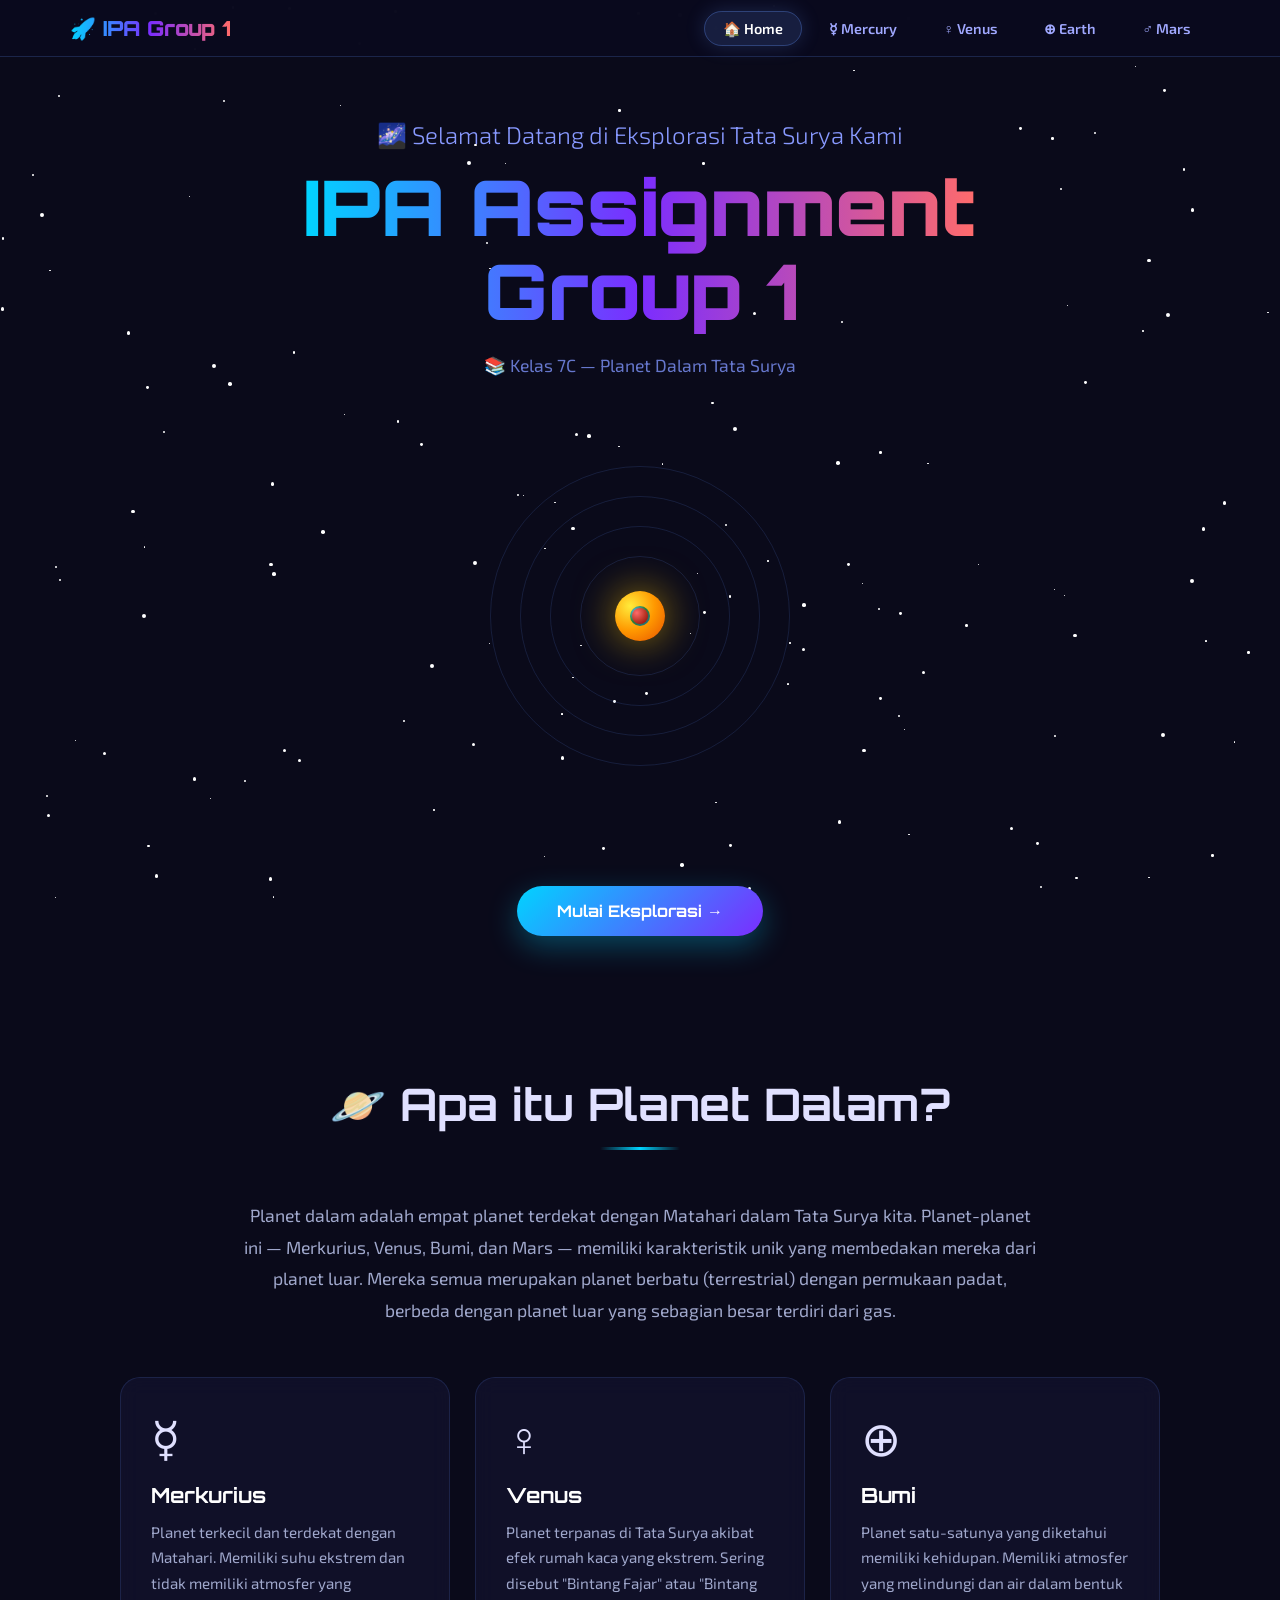
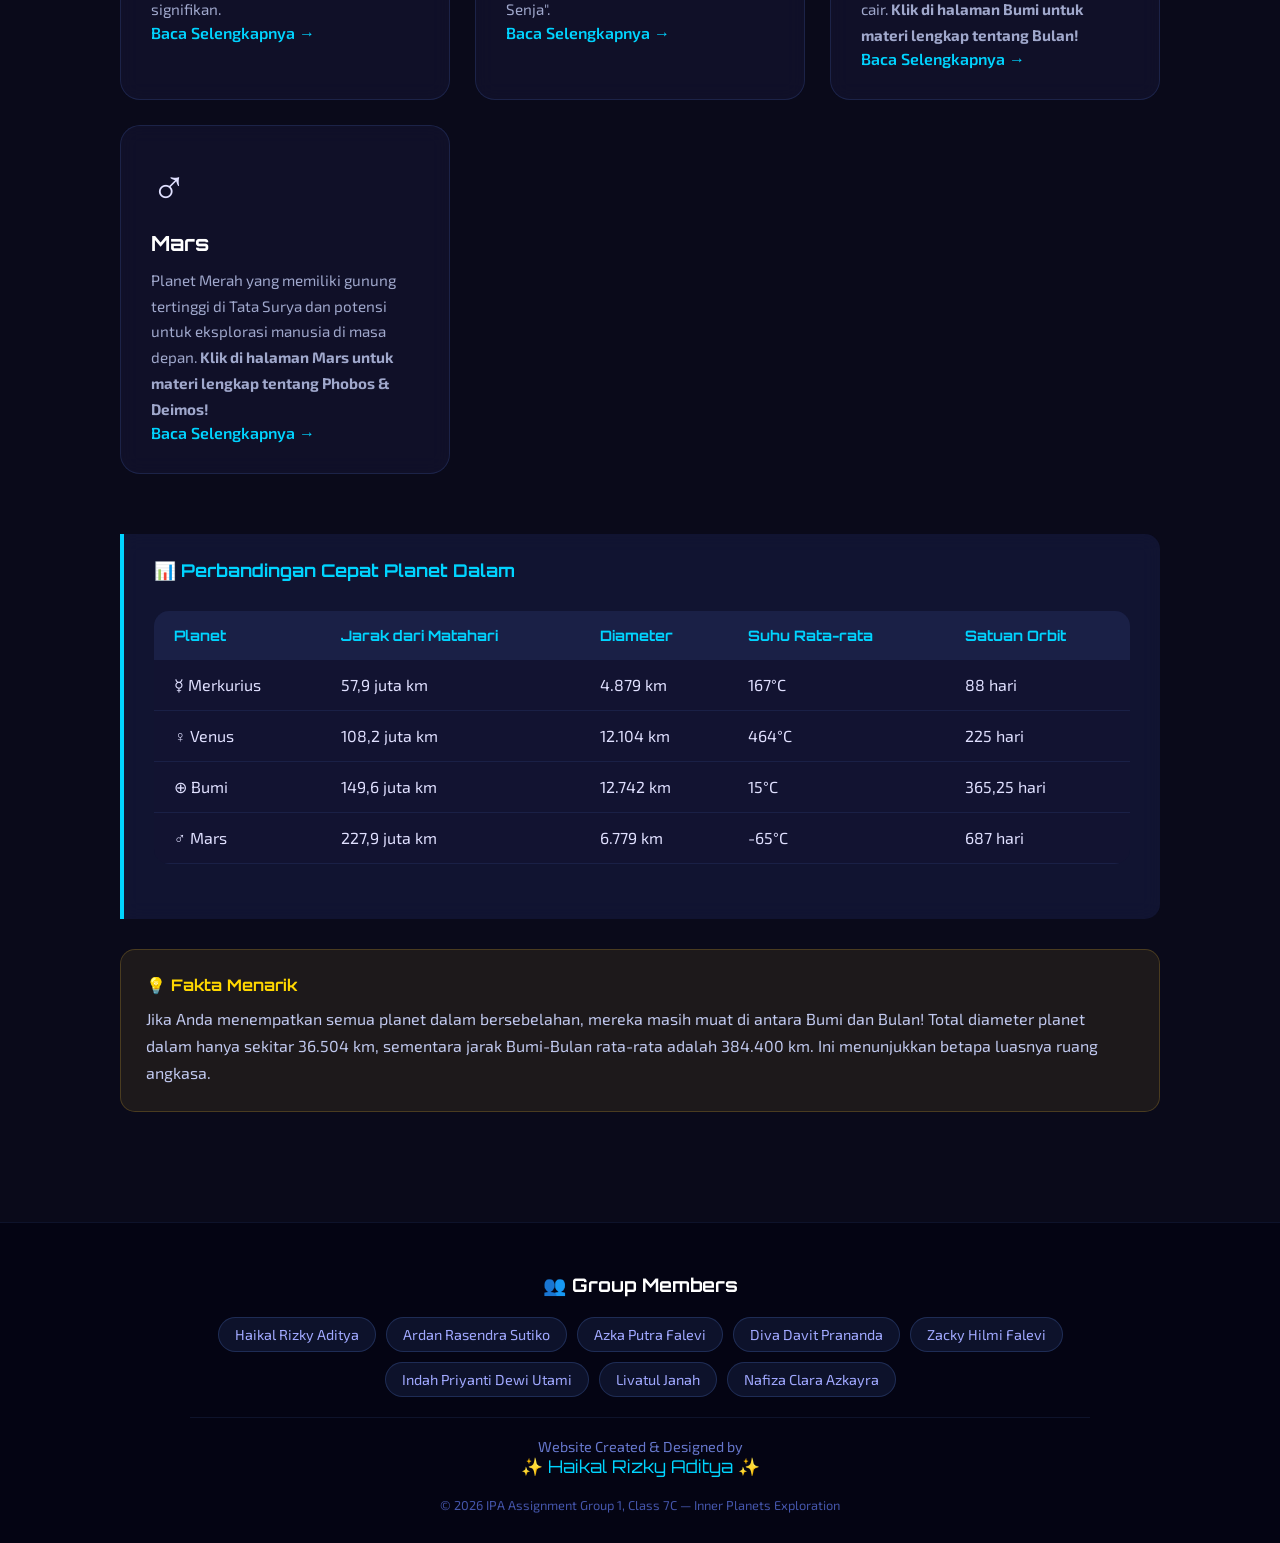
==== commit dd3f881f: "Update index.html" ====
--- a/index.html
+++ b/index.html
@@ -639,615 +639,4 @@
 </script>
 
 </body>
-</html>    border-radius: 50%;
-    animation: twinkle var(--duration) ease-in-out infinite;
-}
-@keyframes twinkle {
-    0%, 100% { opacity: 0.3; transform: scale(1); }
-    50% { opacity: 1; transform: scale(1.2); }
-}
-
-/* Navigation */
-nav {
-    position: fixed;
-    top: 0; width: 100%;
-    background: rgba(10, 10, 30, 0.95);
-    backdrop-filter: blur(15px);
-    border-bottom: 1px solid rgba(100, 150, 255, 0.2);
-    z-index: 1000;
-    padding: 15px 0;
-}
-
-.nav-container {
-    max-width: 1200px;
-    margin: 0 auto;
-    display: flex;
-    justify-content: space-between;
-    align-items: center;
-    padding: 0 30px;
-}
-
-.logo {
-    font-family: 'Orbitron', sans-serif;
-    font-size: 1.3rem;
-    font-weight: 900;
-    background: linear-gradient(90deg, #00d4ff, #7b2dff, #ff6b6b);
-    -webkit-background-clip: text;
-    -webkit-text-fill-color: transparent;
-    background-clip: text;
-}
-
-.nav-links {
-    display: flex;
-    gap: 8px;
-    list-style: none;
-}
-
-.nav-links a {
-    color: #a0a8ff;
-    text-decoration: none;
-    padding: 8px 18px;
-    border-radius: 25px;
-    font-weight: 600;
-    font-size: 0.9rem;
-    transition: all 0.3s ease;
-    border: 1px solid transparent;
-}
-
-.nav-links a:hover, .nav-links a.active {
-    color: #fff;
-    background: rgba(100, 150, 255, 0.15);
-    border-color: rgba(100, 150, 255, 0.3);
-    box-shadow: 0 0 20px rgba(100, 150, 255, 0.2);
-}
-
-/* Hero Section */
-.hero {
-    position: relative;
-    min-height: 100vh;
-    display: flex;
-    align-items: center;
-    justify-content: center;
-    text-align: center;
-    padding: 120px 20px 60px;
-    z-index: 1;
-}
-
-.hero-content h1 {
-    font-family: 'Orbitron', sans-serif;
-    font-size: clamp(2.5rem, 6vw, 5rem);
-    font-weight: 900;
-    margin-bottom: 20px;
-    line-height: 1.1;
-}
-
-.hero-content .subtitle {
-    font-size: clamp(1rem, 2.5vw, 1.5rem);
-    color: #8899ff;
-    margin-bottom: 15px;
-    font-weight: 300;
-}
-
-.hero-content .class-info {
-    font-size: 1.1rem;
-    color: #6677cc;
-    margin-bottom: 40px;
-}
-
-.hero-planet {
-    width: 200px; height: 200px;
-    border-radius: 50%;
-    margin: 30px auto;
-    position: relative;
-    box-shadow: 0 0 60px rgba(255, 200, 100, 0.3);
-    animation: float 6s ease-in-out infinite;
-}
-@keyframes float {
-    0%, 100% { transform: translateY(0); }
-    50% { transform: translateY(-20px); }
-}
-
-/* Content Sections */
-.content-section {
-    position: relative;
-    z-index: 1;
-    max-width: 1100px;
-    margin: 0 auto;
-    padding: 80px 30px;
-}
-
-.section-title {
-    font-family: 'Orbitron', sans-serif;
-    font-size: clamp(1.8rem, 4vw, 2.8rem);
-    margin-bottom: 50px;
-    text-align: center;
-    position: relative;
-}
-
-.section-title::after {
-    content: '';
-    display: block;
-    width: 80px; height: 3px;
-    background: linear-gradient(90deg, transparent, #00d4ff, transparent);
-    margin: 15px auto 0;
-}
-
-/* Cards */
-.cards-grid {
-    display: grid;
-    grid-template-columns: repeat(auto-fit, minmax(260px, 1fr));
-    gap: 25px;
-    margin-top: 40px;
-}
-
-.card {
-    background: rgba(20, 20, 50, 0.6);
-    border: 1px solid rgba(100, 150, 255, 0.15);
-    border-radius: 20px;
-    padding: 30px;
-    transition: all 0.4s ease;
-    backdrop-filter: blur(10px);
-}
-
-.card:hover {
-    transform: translateY(-8px);
-    border-color: rgba(100, 150, 255, 0.4);
-    box-shadow: 0 20px 40px rgba(0, 0, 0, 0.4), 0 0 30px rgba(100, 150, 255, 0.1);
-}
-
-.card-icon {
-    font-size: 3rem;
-    margin-bottom: 15px;
-}
-
-.card h3 {
-    font-family: 'Orbitron', sans-serif;
-    font-size: 1.3rem;
-    margin-bottom: 12px;
-    color: #fff;
-}
-
-.card p {
-    color: #a0a8cc;
-    line-height: 1.7;
-    font-size: 0.95rem;
-}
-
-/* Info Box */
-.info-box {
-    background: rgba(20, 25, 60, 0.7);
-    border-left: 4px solid;
-    border-radius: 0 15px 15px 0;
-    padding: 25px 30px;
-    margin: 25px 0;
-    backdrop-filter: blur(10px);
-}
-
-.info-box h4 {
-    font-family: 'Orbitron', sans-serif;
-    margin-bottom: 10px;
-    font-size: 1.1rem;
-}
-
-.info-box ul {
-    list-style: none;
-    padding-left: 0;
-}
-
-.info-box li {
-    padding: 5px 0;
-    padding-left: 20px;
-    position: relative;
-}
-
-.info-box li::before {
-    content: '▸';
-    position: absolute;
-    left: 0;
-    color: inherit;
-}
-
-/* Planet Detail Page Styles */
-.planet-hero {
-    min-height: 70vh;
-    display: flex;
-    align-items: center;
-    padding: 120px 30px 60px;
-    position: relative;
-    z-index: 1;
-}
-
-.planet-hero-grid {
-    max-width: 1100px;
-    margin: 0 auto;
-    display: grid;
-    grid-template-columns: 1fr 1fr;
-    gap: 60px;
-    align-items: center;
-}
-
-.planet-visual {
-    display: flex;
-    justify-content: center;
-    align-items: center;
-}
-
-.planet-sphere {
-    width: 300px; height: 300px;
-    border-radius: 50%;
-    position: relative;
-    animation: planetRotate 20s linear infinite, float 6s ease-in-out infinite;
-}
-@keyframes planetRotate {
-    0% { background-position: 0% 50%; }
-    100% { background-position: 200% 50%; }
-}
-
-.planet-info h1 {
-    font-family: 'Orbitron', sans-serif;
-    font-size: clamp(2rem, 5vw, 3.5rem);
-    margin-bottom: 15px;
-}
-
-.planet-info .planet-tagline {
-    font-size: 1.2rem;
-    color: #8899ff;
-    margin-bottom: 25px;
-    font-style: italic;
-}
-
-.planet-info p {
-    line-height: 1.8;
-    color: #c0c8ee;
-    margin-bottom: 20px;
-    font-size: 1.05rem;
-}
-
-/* Data Table */
-.data-table {
-    width: 100%;
-    border-collapse: collapse;
-    margin: 30px 0;
-    background: rgba(20, 20, 50, 0.5);
-    border-radius: 15px;
-    overflow: hidden;
-}
-
-.data-table th, .data-table td {
-    padding: 15px 20px;
-    text-align: left;
-    border-bottom: 1px solid rgba(100, 150, 255, 0.1);
-}
-
-.data-table th {
-    background: rgba(100, 150, 255, 0.1);
-    font-family: 'Orbitron', sans-serif;
-    font-size: 0.9rem;
-    color: #00d4ff;
-}
-
-.data-table tr:hover {
-    background: rgba(100, 150, 255, 0.05);
-}
-
-/* Footer */
-footer {
-    position: relative;
-    z-index: 1;
-    background: rgba(5, 5, 20, 0.95);
-    border-top: 1px solid rgba(100, 150, 255, 0.1);
-    padding: 50px 30px 30px;
-    text-align: center;
-}
-
-.footer-content {
-    max-width: 900px;
-    margin: 0 auto;
-}
-
-.group-members {
-    display: flex;
-    flex-wrap: wrap;
-    justify-content: center;
-    gap: 10px;
-    margin: 20px 0;
-}
-
-.member-tag {
-    background: rgba(100, 150, 255, 0.1);
-    border: 1px solid rgba(100, 150, 255, 0.2);
-    padding: 8px 16px;
-    border-radius: 20px;
-    font-size: 0.9rem;
-    color: #a0a8ff;
-}
-
-.creator {
-    margin-top: 20px;
-    padding-top: 20px;
-    border-top: 1px solid rgba(100, 150, 255, 0.1);
-}
-
-.creator-name {
-    font-family: 'Orbitron', sans-serif;
-    color: #00d4ff;
-    font-size: 1.1rem;
-}
-
-/* Responsive */
-@media (max-width: 768px) {
-    .planet-hero-grid {
-        grid-template-columns: 1fr;
-        text-align: center;
-    }
-    .planet-sphere {
-        width: 200px; height: 200px;
-    }
-    .nav-links {
-        gap: 4px;
-    }
-    .nav-links a {
-        padding: 6px 12px;
-        font-size: 0.8rem;
-    }
-}
-
-/* Scroll animations */
-.fade-in {
-    opacity: 0;
-    transform: translateY(30px);
-    transition: all 0.8s ease;
-}
-.fade-in.visible {
-    opacity: 1;
-    transform: translateY(0);
-}
-
-/* Orbit animation for home page */
-.orbit-container {
-    position: relative;
-    width: 400px; height: 400px;
-    margin: 40px auto;
-}
-
-.orbit-ring {
-    position: absolute;
-    border: 1px solid rgba(100, 150, 255, 0.15);
-    border-radius: 50%;
-    top: 50%; left: 50%;
-    transform: translate(-50%, -50%);
-}
-
-.orbit-planet {
-    position: absolute;
-    border-radius: 50%;
-    top: 50%; left: 50%;
-    transform: translate(-50%, -50%);
-}
-
-@keyframes orbit1 { 0% { transform: translate(-50%, -50%) rotate(0deg) translateX(60px) rotate(0deg); } 100% { transform: translate(-50%, -50%) rotate(360deg) translateX(60px) rotate(-360deg); } }
-@keyframes orbit2 { 0% { transform: translate(-50%, -50%) rotate(0deg) translateX(90px) rotate(0deg); } 100% { transform: translate(-50%, -50%) rotate(360deg) translateX(90px) rotate(-360deg); } }
-@keyframes orbit3 { 0% { transform: translate(-50%, -50%) rotate(0deg) translateX(120px) rotate(0deg); } 100% { transform: translate(-50%, -50%) rotate(360deg) translateX(120px) rotate(-360deg); } }
-@keyframes orbit4 { 0% { transform: translate(-50%, -50%) rotate(0deg) translateX(150px) rotate(0deg); } 100% { transform: translate(-50%, -50%) rotate(360deg) translateX(150px) rotate(-360deg); } }
-
-.cta-button {
-    display: inline-block;
-    margin-top: 30px;
-    padding: 15px 40px;
-    background: linear-gradient(135deg, #00d4ff, #7b2dff);
-    color: white;
-    text-decoration: none;
-    border-radius: 50px;
-    font-family: 'Orbitron', sans-serif;
-    font-weight: 700;
-    font-size: 1rem;
-    transition: all 0.3s ease;
-    box-shadow: 0 10px 30px rgba(0, 212, 255, 0.3);
-}
-.cta-button:hover {
-    transform: translateY(-3px);
-    box-shadow: 0 15px 40px rgba(0, 212, 255, 0.5);
-}
-
-/* Fun Fact Box */
-.fun-fact {
-    background: rgba(255, 200, 50, 0.08);
-    border: 1px solid rgba(255, 200, 50, 0.2);
-    border-radius: 15px;
-    padding: 25px;
-    margin: 30px 0;
-}
-.fun-fact h4 {
-    color: #ffd700;
-    font-family: 'Orbitron', sans-serif;
-    margin-bottom: 10px;
-}
-</style>
-
-</head>
-<body>
-    <div class="stars"></div>
-    
-<nav>
-    <div class="nav-container">
-        <div class="logo">🚀 IPA Group 1</div>
-        <ul class="nav-links">
-            <li><a href="index.html" class="active">🏠 Home</a></li><li><a href="mercury.html" class="">☿ Mercury</a></li><li><a href="venus.html" class="">♀ Venus</a></li><li><a href="earth.html" class="">⊕ Earth</a></li><li><a href="mars.html" class="">♂ Mars</a></li>
-        </ul>
-    </div>
-</nav>
-
-
-    <section class="hero">
-        <div class="hero-content">
-            <p class="subtitle">🌌 Selamat Datang di Eksplorasi Tata Surya Kami</p>
-            <h1 style="background: linear-gradient(90deg, #00d4ff, #7b2dff, #ff6b6b); -webkit-background-clip: text; -webkit-text-fill-color: transparent; background-clip: text;">
-                IPA Assignment<br>Group 1
-            </h1>
-            <p class="class-info">📚 Kelas 7C — Planet Dalam Tata Surya</p>
-
-            <!-- Animated Solar System Orbit -->
-            <div class="orbit-container">
-                <div class="orbit-ring" style="width: 120px; height: 120px;"></div>
-                <div class="orbit-ring" style="width: 180px; height: 180px;"></div>
-                <div class="orbit-ring" style="width: 240px; height: 240px;"></div>
-                <div class="orbit-ring" style="width: 300px; height: 300px;"></div>
-
-                <!-- Sun -->
-                <div class="orbit-planet" style="width: 50px; height: 50px; background: radial-gradient(circle at 30% 30%, #ffeb3b, #ff9800, #e65100); box-shadow: 0 0 40px rgba(255, 200, 0, 0.6);"></div>
-
-                <!-- Mercury -->
-                <div class="orbit-planet" style="width: 12px; height: 12px; background: radial-gradient(circle at 30% 30%, #c0c0c0, #808080, #404040); animation: orbit1 4s linear infinite;"></div>
-
-                <!-- Venus -->
-                <div class="orbit-planet" style="width: 18px; height: 18px; background: radial-gradient(circle at 30% 30%, #ffd700, #daa520, #b8860b); animation: orbit2 7s linear infinite;"></div>
-
-                <!-- Earth -->
-                <div class="orbit-planet" style="width: 20px; height: 20px; background: radial-gradient(circle at 30% 30%, #4fc3f7, #2e7d32, #1565c0); animation: orbit3 10s linear infinite;"></div>
-
-                <!-- Mars -->
-                <div class="orbit-planet" style="width: 16px; height: 16px; background: radial-gradient(circle at 30% 30%, #ff6b6b, #c0392b, #8b0000); animation: orbit4 15s linear infinite;"></div>
-            </div>
-
-            <a href="mercury.html" class="cta-button">Mulai Eksplorasi →</a>
-        </div>
-    </section>
-
-    <section class="content-section">
-        <h2 class="section-title fade-in">🪐 Apa itu Planet Dalam?</h2>
-        <p style="text-align: center; max-width: 800px; margin: 0 auto 50px; color: #a0a8cc; line-height: 1.8; font-size: 1.1rem;" class="fade-in">
-            Planet dalam adalah empat planet terdekat dengan Matahari dalam Tata Surya kita. Planet-planet ini — Merkurius, Venus, Bumi, dan Mars — memiliki karakteristik unik yang membedakan mereka dari planet luar. Mereka semua merupakan planet berbatu (terrestrial) dengan permukaan padat, berbeda dengan planet luar yang sebagian besar terdiri dari gas.
-        </p>
-
-        <div class="cards-grid">
-            <div class="card fade-in">
-                <div class="card-icon">☿</div>
-                <h3>Merkurius</h3>
-                <p>Planet terkecil dan terdekat dengan Matahari. Memiliki suhu ekstrem dan tidak memiliki atmosfer yang signifikan.</p>
-                <a href="mercury.html" style="color: #00d4ff; text-decoration: none; font-weight: 600;">Baca Selengkapnya →</a>
-            </div>
-            <div class="card fade-in">
-                <div class="card-icon">♀</div>
-                <h3>Venus</h3>
-                <p>Planet terpanas di Tata Surya akibat efek rumah kaca yang ekstrem. Sering disebut "Bintang Fajar" atau "Bintang Senja".</p>
-                <a href="venus.html" style="color: #00d4ff; text-decoration: none; font-weight: 600;">Baca Selengkapnya →</a>
-            </div>
-            <div class="card fade-in">
-                <div class="card-icon">⊕</div>
-                <h3>Bumi</h3>
-                <p>Planet satu-satunya yang diketahui memiliki kehidupan. Memiliki atmosfer yang melindungi dan air dalam bentuk cair.</p>
-                <a href="earth.html" style="color: #00d4ff; text-decoration: none; font-weight: 600;">Baca Selengkapnya →</a>
-            </div>
-            <div class="card fade-in">
-                <div class="card-icon">♂</div>
-                <h3>Mars</h3>
-                <p>Planet Merah yang memiliki gunung tertinggi di Tata Surya dan potensi untuk eksplorasi manusia di masa depan.</p>
-                <a href="mars.html" style="color: #00d4ff; text-decoration: none; font-weight: 600;">Baca Selengkapnya →</a>
-            </div>
-        </div>
-
-        <div class="info-box fade-in" style="border-color: #00d4ff; margin-top: 60px;">
-            <h4 style="color: #00d4ff;">📊 Perbandingan Cepat Planet Dalam</h4>
-            <table class="data-table">
-                <tr>
-                    <th>Planet</th>
-                    <th>Jarak dari Matahari</th>
-                    <th>Diameter</th>
-                    <th>Suhu Rata-rata</th>
-                    <th>Satuan Orbit</th>
-                </tr>
-                <tr>
-                    <td>☿ Merkurius</td>
-                    <td>57,9 juta km</td>
-                    <td>4.879 km</td>
-                    <td>167°C</td>
-                    <td>88 hari</td>
-                </tr>
-                <tr>
-                    <td>♀ Venus</td>
-                    <td>108,2 juta km</td>
-                    <td>12.104 km</td>
-                    <td>464°C</td>
-                    <td>225 hari</td>
-                </tr>
-                <tr>
-                    <td>⊕ Bumi</td>
-                    <td>149,6 juta km</td>
-                    <td>12.742 km</td>
-                    <td>15°C</td>
-                    <td>365,25 hari</td>
-                </tr>
-                <tr>
-                    <td>♂ Mars</td>
-                    <td>227,9 juta km</td>
-                    <td>6.779 km</td>
-                    <td>-65°C</td>
-                    <td>687 hari</td>
-                </tr>
-            </table>
-        </div>
-
-        <div class="fun-fact fade-in">
-            <h4>💡 Fakta Menarik</h4>
-            <p style="color: #c0c8ee; line-height: 1.7;">
-                Jika Anda menempatkan semua planet dalam bersebelahan, mereka masih muat di antara Bumi dan Bulan! Total diameter planet dalam hanya sekitar 36.504 km, sementara jarak Bumi-Bulan rata-rata adalah 384.400 km. Ini menunjukkan betapa luasnya ruang angkasa.
-            </p>
-        </div>
-    </section>
-
-    
-<footer>
-    <div class="footer-content">
-        <h3 style="font-family: 'Orbitron', sans-serif; margin-bottom: 15px; color: #fff;">👥 Group Members</h3>
-        <div class="group-members">
-            <span class="member-tag">Haikal Rizky Aditya</span>
-            <span class="member-tag">Ardan Rasendra Sutiko</span>
-            <span class="member-tag">Azka Putra Falevi</span>
-            <span class="member-tag">Diva Davit Prananda</span>
-            <span class="member-tag">Zacky Hilmi Falevi</span>
-            <span class="member-tag">Indah Priyanti Dewi Utami</span>
-            <span class="member-tag">Livatul Janah</span>
-            <span class="member-tag">Nafiza Clara Azkayra</span>
-        </div>
-        <div class="creator">
-            <p style="color: #6677cc; font-size: 0.9rem;">Website Created & Designed by</p>
-            <p class="creator-name">✨ Haikal Rizky Aditya ✨</p>
-        </div>
-        <p style="margin-top: 20px; color: #4455aa; font-size: 0.8rem;">© 2026 IPA Assignment Group 1, Class 7C — Inner Planets Exploration</p>
-    </div>
-</footer>
-
-    
-<script>
-// Generate stars
-document.addEventListener('DOMContentLoaded', function() {
-    const starsContainer = document.querySelector('.stars');
-    if (starsContainer) {
-        for (let i = 0; i < 150; i++) {
-            const star = document.createElement('div');
-            star.className = 'star';
-            star.style.left = Math.random() * 100 + '%';
-            star.style.top = Math.random() * 100 + '%';
-            star.style.width = Math.random() * 3 + 1 + 'px';
-            star.style.height = star.style.width;
-            star.style.setProperty('--duration', (Math.random() * 3 + 2) + 's');
-            star.style.animationDelay = Math.random() * 5 + 's';
-            starsContainer.appendChild(star);
-        }
-    }
-
-    // Scroll animations
-    const observer = new IntersectionObserver((entries) => {
-        entries.forEach(entry => {
-            if (entry.isIntersecting) {
-                entry.target.classList.add('visible');
-            }
-        });
-    }, { threshold: 0.1 });
-
-    document.querySelectorAll('.fade-in').forEach(el => observer.observe(el));
-});
-</script>
-
-</body>
-  </html>
+                </html>
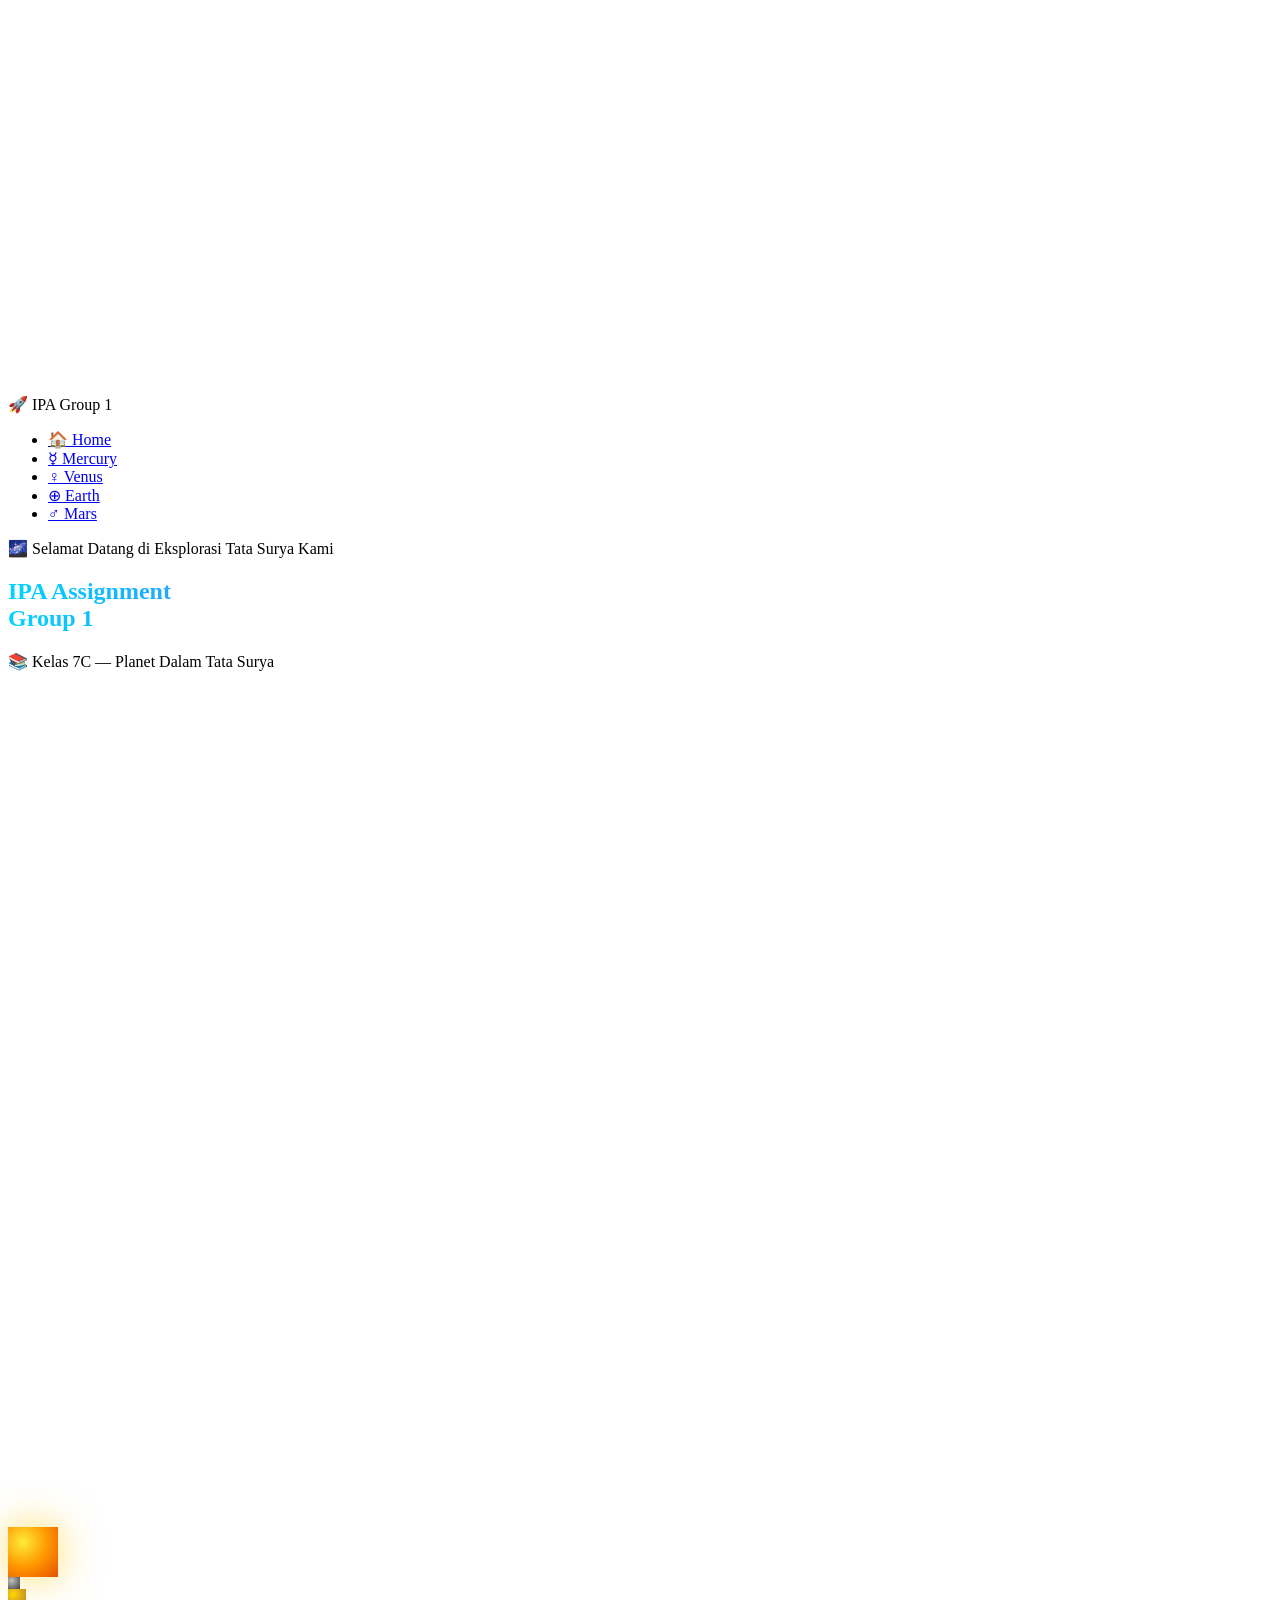
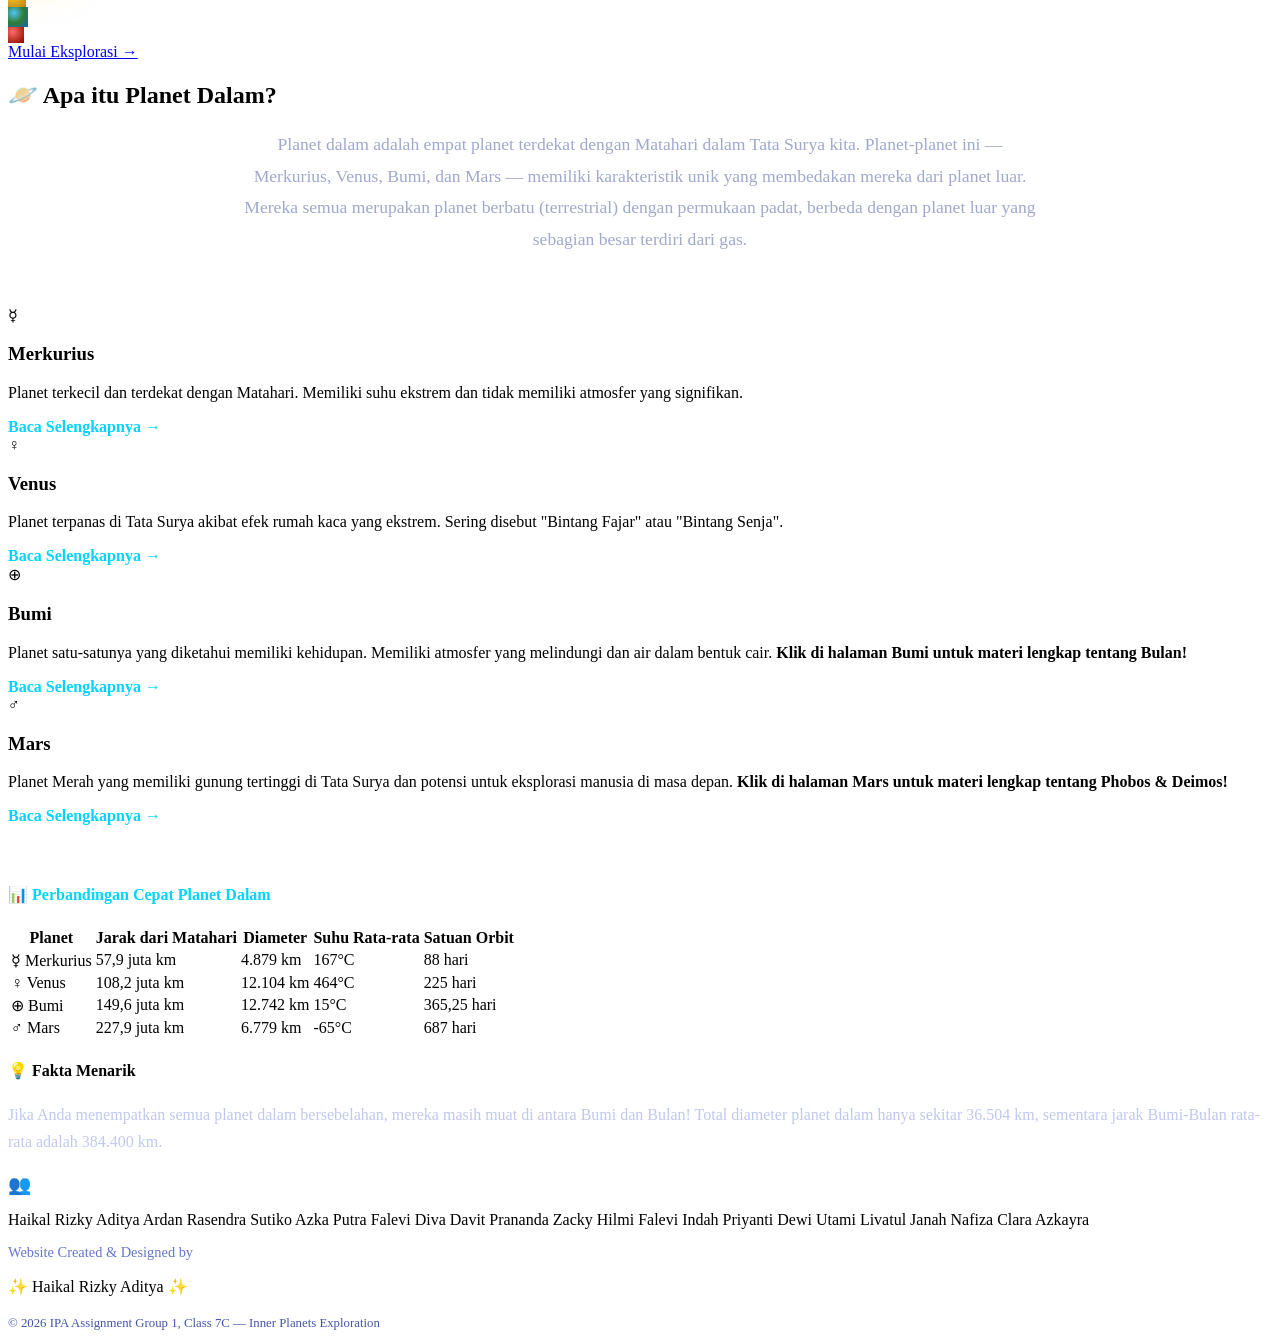
==== commit 2b91ca0b: "Create index.html" ====
--- a/index.html
+++ b/index.html
@@ -4,460 +4,11 @@
     <meta charset="UTF-8">
     <meta name="viewport" content="width=device-width, initial-scale=1.0">
     <title>IPA Assignment Group 1, Class 7C — Inner Planets</title>
-    
-<style>
-@import url('https://fonts.googleapis.com/css2?family=Orbitron:wght@400;700;900&family=Exo+2:wght@300;400;600;700&display=swap');
-
-* { margin: 0; padding: 0; box-sizing: border-box; }
-
-body {
-    font-family: 'Exo 2', sans-serif;
-    background: #0a0a1a;
-    color: #e0e0ff;
-    overflow-x: hidden;
-    min-height: 100vh;
-}
-
-/* Animated starfield background */
-.stars {
-    position: fixed;
-    top: 0; left: 0; width: 100%; height: 100%;
-    pointer-events: none;
-    z-index: 0;
-}
-.star {
-    position: absolute;
-    background: white;
-    border-radius: 50%;
-    animation: twinkle var(--duration) ease-in-out infinite;
-}
-@keyframes twinkle {
-    0%, 100% { opacity: 0.3; transform: scale(1); }
-    50% { opacity: 1; transform: scale(1.2); }
-}
-
-/* Navigation */
-nav {
-    position: fixed;
-    top: 0; width: 100%;
-    background: rgba(10, 10, 30, 0.95);
-    backdrop-filter: blur(15px);
-    border-bottom: 1px solid rgba(100, 150, 255, 0.2);
-    z-index: 1000;
-    padding: 15px 0;
-}
-
-.nav-container {
-    max-width: 1200px;
-    margin: 0 auto;
-    display: flex;
-    justify-content: space-between;
-    align-items: center;
-    padding: 0 30px;
-}
-
-.logo {
-    font-family: 'Orbitron', sans-serif;
-    font-size: 1.3rem;
-    font-weight: 900;
-    background: linear-gradient(90deg, #00d4ff, #7b2dff, #ff6b6b);
-    -webkit-background-clip: text;
-    -webkit-text-fill-color: transparent;
-    background-clip: text;
-}
-
-.nav-links {
-    display: flex;
-    gap: 8px;
-    list-style: none;
-}
-
-.nav-links a {
-    color: #a0a8ff;
-    text-decoration: none;
-    padding: 8px 18px;
-    border-radius: 25px;
-    font-weight: 600;
-    font-size: 0.9rem;
-    transition: all 0.3s ease;
-    border: 1px solid transparent;
-}
-
-.nav-links a:hover, .nav-links a.active {
-    color: #fff;
-    background: rgba(100, 150, 255, 0.15);
-    border-color: rgba(100, 150, 255, 0.3);
-    box-shadow: 0 0 20px rgba(100, 150, 255, 0.2);
-}
-
-/* Hero Section */
-.hero {
-    position: relative;
-    min-height: 100vh;
-    display: flex;
-    align-items: center;
-    justify-content: center;
-    text-align: center;
-    padding: 120px 20px 60px;
-    z-index: 1;
-}
-
-.hero-content h1 {
-    font-family: 'Orbitron', sans-serif;
-    font-size: clamp(2.5rem, 6vw, 5rem);
-    font-weight: 900;
-    margin-bottom: 20px;
-    line-height: 1.1;
-}
-
-.hero-content .subtitle {
-    font-size: clamp(1rem, 2.5vw, 1.5rem);
-    color: #8899ff;
-    margin-bottom: 15px;
-    font-weight: 300;
-}
-
-.hero-content .class-info {
-    font-size: 1.1rem;
-    color: #6677cc;
-    margin-bottom: 40px;
-}
-
-.hero-planet {
-    width: 200px; height: 200px;
-    border-radius: 50%;
-    margin: 30px auto;
-    position: relative;
-    box-shadow: 0 0 60px rgba(255, 200, 100, 0.3);
-    animation: float 6s ease-in-out infinite;
-}
-@keyframes float {
-    0%, 100% { transform: translateY(0); }
-    50% { transform: translateY(-20px); }
-}
-
-/* Content Sections */
-.content-section {
-    position: relative;
-    z-index: 1;
-    max-width: 1100px;
-    margin: 0 auto;
-    padding: 80px 30px;
-}
-
-.section-title {
-    font-family: 'Orbitron', sans-serif;
-    font-size: clamp(1.8rem, 4vw, 2.8rem);
-    margin-bottom: 50px;
-    text-align: center;
-    position: relative;
-}
-
-.section-title::after {
-    content: '';
-    display: block;
-    width: 80px; height: 3px;
-    background: linear-gradient(90deg, transparent, #00d4ff, transparent);
-    margin: 15px auto 0;
-}
-
-/* Cards */
-.cards-grid {
-    display: grid;
-    grid-template-columns: repeat(auto-fit, minmax(260px, 1fr));
-    gap: 25px;
-    margin-top: 40px;
-}
-
-.card {
-    background: rgba(20, 20, 50, 0.6);
-    border: 1px solid rgba(100, 150, 255, 0.15);
-    border-radius: 20px;
-    padding: 30px;
-    transition: all 0.4s ease;
-    backdrop-filter: blur(10px);
-}
-
-.card:hover {
-    transform: translateY(-8px);
-    border-color: rgba(100, 150, 255, 0.4);
-    box-shadow: 0 20px 40px rgba(0, 0, 0, 0.4), 0 0 30px rgba(100, 150, 255, 0.1);
-}
-
-.card-icon {
-    font-size: 3rem;
-    margin-bottom: 15px;
-}
-
-.card h3 {
-    font-family: 'Orbitron', sans-serif;
-    font-size: 1.3rem;
-    margin-bottom: 12px;
-    color: #fff;
-}
-
-.card p {
-    color: #a0a8cc;
-    line-height: 1.7;
-    font-size: 0.95rem;
-}
-
-/* Info Box */
-.info-box {
-    background: rgba(20, 25, 60, 0.7);
-    border-left: 4px solid;
-    border-radius: 0 15px 15px 0;
-    padding: 25px 30px;
-    margin: 25px 0;
-    backdrop-filter: blur(10px);
-}
-
-.info-box h4 {
-    font-family: 'Orbitron', sans-serif;
-    margin-bottom: 10px;
-    font-size: 1.1rem;
-}
-
-.info-box ul {
-    list-style: none;
-    padding-left: 0;
-}
-
-.info-box li {
-    padding: 5px 0;
-    padding-left: 20px;
-    position: relative;
-}
-
-.info-box li::before {
-    content: '▸';
-    position: absolute;
-    left: 0;
-    color: inherit;
-}
-
-/* Planet Detail Page Styles */
-.planet-hero {
-    min-height: 70vh;
-    display: flex;
-    align-items: center;
-    padding: 120px 30px 60px;
-    position: relative;
-    z-index: 1;
-}
-
-.planet-hero-grid {
-    max-width: 1100px;
-    margin: 0 auto;
-    display: grid;
-    grid-template-columns: 1fr 1fr;
-    gap: 60px;
-    align-items: center;
-}
-
-.planet-visual {
-    display: flex;
-    justify-content: center;
-    align-items: center;
-}
-
-.planet-sphere {
-    width: 300px; height: 300px;
-    border-radius: 50%;
-    position: relative;
-    animation: planetRotate 20s linear infinite, float 6s ease-in-out infinite;
-}
-@keyframes planetRotate {
-    0% { background-position: 0% 50%; }
-    100% { background-position: 200% 50%; }
-}
-
-.planet-info h1 {
-    font-family: 'Orbitron', sans-serif;
-    font-size: clamp(2rem, 5vw, 3.5rem);
-    margin-bottom: 15px;
-}
-
-.planet-info .planet-tagline {
-    font-size: 1.2rem;
-    color: #8899ff;
-    margin-bottom: 25px;
-    font-style: italic;
-}
-
-.planet-info p {
-    line-height: 1.8;
-    color: #c0c8ee;
-    margin-bottom: 20px;
-    font-size: 1.05rem;
-}
-
-/* Data Table */
-.data-table {
-    width: 100%;
-    border-collapse: collapse;
-    margin: 30px 0;
-    background: rgba(20, 20, 50, 0.5);
-    border-radius: 15px;
-    overflow: hidden;
-}
-
-.data-table th, .data-table td {
-    padding: 15px 20px;
-    text-align: left;
-    border-bottom: 1px solid rgba(100, 150, 255, 0.1);
-}
-
-.data-table th {
-    background: rgba(100, 150, 255, 0.1);
-    font-family: 'Orbitron', sans-serif;
-    font-size: 0.9rem;
-    color: #00d4ff;
-}
-
-.data-table tr:hover {
-    background: rgba(100, 150, 255, 0.05);
-}
-
-/* Footer */
-footer {
-    position: relative;
-    z-index: 1;
-    background: rgba(5, 5, 20, 0.95);
-    border-top: 1px solid rgba(100, 150, 255, 0.1);
-    padding: 50px 30px 30px;
-    text-align: center;
-}
-
-.footer-content {
-    max-width: 900px;
-    margin: 0 auto;
-}
-
-.group-members {
-    display: flex;
-    flex-wrap: wrap;
-    justify-content: center;
-    gap: 10px;
-    margin: 20px 0;
-}
-
-.member-tag {
-    background: rgba(100, 150, 255, 0.1);
-    border: 1px solid rgba(100, 150, 255, 0.2);
-    padding: 8px 16px;
-    border-radius: 20px;
-    font-size: 0.9rem;
-    color: #a0a8ff;
-}
-
-.creator {
-    margin-top: 20px;
-    padding-top: 20px;
-    border-top: 1px solid rgba(100, 150, 255, 0.1);
-}
-
-.creator-name {
-    font-family: 'Orbitron', sans-serif;
-    color: #00d4ff;
-    font-size: 1.1rem;
-}
-
-/* Responsive */
-@media (max-width: 768px) {
-    .planet-hero-grid {
-        grid-template-columns: 1fr;
-        text-align: center;
-    }
-    .planet-sphere {
-        width: 200px; height: 200px;
-    }
-    .nav-links {
-        gap: 4px;
-    }
-    .nav-links a {
-        padding: 6px 12px;
-        font-size: 0.8rem;
-    }
-}
-
-/* Scroll animations */
-.fade-in {
-    opacity: 0;
-    transform: translateY(30px);
-    transition: all 0.8s ease;
-}
-.fade-in.visible {
-    opacity: 1;
-    transform: translateY(0);
-}
-
-/* Orbit animation for home page */
-.orbit-container {
-    position: relative;
-    width: 400px; height: 400px;
-    margin: 40px auto;
-}
-
-.orbit-ring {
-    position: absolute;
-    border: 1px solid rgba(100, 150, 255, 0.15);
-    border-radius: 50%;
-    top: 50%; left: 50%;
-    transform: translate(-50%, -50%);
-}
-
-.orbit-planet {
-    position: absolute;
-    border-radius: 50%;
-    top: 50%; left: 50%;
-    transform: translate(-50%, -50%);
-}
-
-@keyframes orbit1 { 0% { transform: translate(-50%, -50%) rotate(0deg) translateX(60px) rotate(0deg); } 100% { transform: translate(-50%, -50%) rotate(360deg) translateX(60px) rotate(-360deg); } }
-@keyframes orbit2 { 0% { transform: translate(-50%, -50%) rotate(0deg) translateX(90px) rotate(0deg); } 100% { transform: translate(-50%, -50%) rotate(360deg) translateX(90px) rotate(-360deg); } }
-@keyframes orbit3 { 0% { transform: translate(-50%, -50%) rotate(0deg) translateX(120px) rotate(0deg); } 100% { transform: translate(-50%, -50%) rotate(360deg) translateX(120px) rotate(-360deg); } }
-@keyframes orbit4 { 0% { transform: translate(-50%, -50%) rotate(0deg) translateX(150px) rotate(0deg); } 100% { transform: translate(-50%, -50%) rotate(360deg) translateX(150px) rotate(-360deg); } }
-
-.cta-button {
-    display: inline-block;
-    margin-top: 30px;
-    padding: 15px 40px;
-    background: linear-gradient(135deg, #00d4ff, #7b2dff);
-    color: white;
-    text-decoration: none;
-    border-radius: 50px;
-    font-family: 'Orbitron', sans-serif;
-    font-weight: 700;
-    font-size: 1rem;
-    transition: all 0.3s ease;
-    box-shadow: 0 10px 30px rgba(0, 212, 255, 0.3);
-}
-.cta-button:hover {
-    transform: translateY(-3px);
-    box-shadow: 0 15px 40px rgba(0, 212, 255, 0.5);
-}
-
-/* Fun Fact Box */
-.fun-fact {
-    background: rgba(255, 200, 50, 0.08);
-    border: 1px solid rgba(255, 200, 50, 0.2);
-    border-radius: 15px;
-    padding: 25px;
-    margin: 30px 0;
-}
-.fun-fact h4 {
-    color: #ffd700;
-    font-family: 'Orbitron', sans-serif;
-    margin-bottom: 10px;
-}
-</style>
-
+    <link rel="stylesheet" href="style.css">
 </head>
 <body>
     <div class="stars"></div>
-    
-<nav>
+    <nav>
     <div class="nav-container">
         <div class="logo">🚀 IPA Group 1</div>
         <ul class="nav-links">
@@ -465,8 +16,7 @@
         </ul>
     </div>
 </nav>
-
-
+    
     <section class="hero">
         <div class="hero-content">
             <p class="subtitle">🌌 Selamat Datang di Eksplorasi Tata Surya Kami</p>
@@ -475,26 +25,15 @@
             </h1>
             <p class="class-info">📚 Kelas 7C — Planet Dalam Tata Surya</p>
 
-            <!-- Animated Solar System Orbit -->
             <div class="orbit-container">
                 <div class="orbit-ring" style="width: 120px; height: 120px;"></div>
                 <div class="orbit-ring" style="width: 180px; height: 180px;"></div>
                 <div class="orbit-ring" style="width: 240px; height: 240px;"></div>
                 <div class="orbit-ring" style="width: 300px; height: 300px;"></div>
-
-                <!-- Sun -->
                 <div class="orbit-planet" style="width: 50px; height: 50px; background: radial-gradient(circle at 30% 30%, #ffeb3b, #ff9800, #e65100); box-shadow: 0 0 40px rgba(255, 200, 0, 0.6);"></div>
-
-                <!-- Mercury -->
                 <div class="orbit-planet" style="width: 12px; height: 12px; background: radial-gradient(circle at 30% 30%, #c0c0c0, #808080, #404040); animation: orbit1 4s linear infinite;"></div>
-
-                <!-- Venus -->
                 <div class="orbit-planet" style="width: 18px; height: 18px; background: radial-gradient(circle at 30% 30%, #ffd700, #daa520, #b8860b); animation: orbit2 7s linear infinite;"></div>
-
-                <!-- Earth -->
                 <div class="orbit-planet" style="width: 20px; height: 20px; background: radial-gradient(circle at 30% 30%, #4fc3f7, #2e7d32, #1565c0); animation: orbit3 10s linear infinite;"></div>
-
-                <!-- Mars -->
                 <div class="orbit-planet" style="width: 16px; height: 16px; background: radial-gradient(circle at 30% 30%, #ff6b6b, #c0392b, #8b0000); animation: orbit4 15s linear infinite;"></div>
             </div>
 
@@ -538,54 +77,23 @@
         <div class="info-box fade-in" style="border-color: #00d4ff; margin-top: 60px;">
             <h4 style="color: #00d4ff;">📊 Perbandingan Cepat Planet Dalam</h4>
             <table class="data-table">
-                <tr>
-                    <th>Planet</th>
-                    <th>Jarak dari Matahari</th>
-                    <th>Diameter</th>
-                    <th>Suhu Rata-rata</th>
-                    <th>Satuan Orbit</th>
-                </tr>
-                <tr>
-                    <td>☿ Merkurius</td>
-                    <td>57,9 juta km</td>
-                    <td>4.879 km</td>
-                    <td>167°C</td>
-                    <td>88 hari</td>
-                </tr>
-                <tr>
-                    <td>♀ Venus</td>
-                    <td>108,2 juta km</td>
-                    <td>12.104 km</td>
-                    <td>464°C</td>
-                    <td>225 hari</td>
-                </tr>
-                <tr>
-                    <td>⊕ Bumi</td>
-                    <td>149,6 juta km</td>
-                    <td>12.742 km</td>
-                    <td>15°C</td>
-                    <td>365,25 hari</td>
-                </tr>
-                <tr>
-                    <td>♂ Mars</td>
-                    <td>227,9 juta km</td>
-                    <td>6.779 km</td>
-                    <td>-65°C</td>
-                    <td>687 hari</td>
-                </tr>
+                <tr><th>Planet</th><th>Jarak dari Matahari</th><th>Diameter</th><th>Suhu Rata-rata</th><th>Satuan Orbit</th></tr>
+                <tr><td>☿ Merkurius</td><td>57,9 juta km</td><td>4.879 km</td><td>167°C</td><td>88 hari</td></tr>
+                <tr><td>♀ Venus</td><td>108,2 juta km</td><td>12.104 km</td><td>464°C</td><td>225 hari</td></tr>
+                <tr><td>⊕ Bumi</td><td>149,6 juta km</td><td>12.742 km</td><td>15°C</td><td>365,25 hari</td></tr>
+                <tr><td>♂ Mars</td><td>227,9 juta km</td><td>6.779 km</td><td>-65°C</td><td>687 hari</td></tr>
             </table>
         </div>
 
         <div class="fun-fact fade-in">
             <h4>💡 Fakta Menarik</h4>
             <p style="color: #c0c8ee; line-height: 1.7;">
-                Jika Anda menempatkan semua planet dalam bersebelahan, mereka masih muat di antara Bumi dan Bulan! Total diameter planet dalam hanya sekitar 36.504 km, sementara jarak Bumi-Bulan rata-rata adalah 384.400 km. Ini menunjukkan betapa luasnya ruang angkasa.
+                Jika Anda menempatkan semua planet dalam bersebelahan, mereka masih muat di antara Bumi dan Bulan! Total diameter planet dalam hanya sekitar 36.504 km, sementara jarak Bumi-Bulan rata-rata adalah 384.400 km.
             </p>
         </div>
     </section>
 
-    
-<footer>
+    <footer>
     <div class="footer-content">
         <h3 style="font-family: 'Orbitron', sans-serif; margin-bottom: 15px; color: #fff;">👥 Group Members</h3>
         <div class="group-members">
@@ -605,38 +113,31 @@
         <p style="margin-top: 20px; color: #4455aa; font-size: 0.8rem;">© 2026 IPA Assignment Group 1, Class 7C — Inner Planets Exploration</p>
     </div>
 </footer>
-
-    
-<script>
-// Generate stars
-document.addEventListener('DOMContentLoaded', function() {
-    const starsContainer = document.querySelector('.stars');
-    if (starsContainer) {
-        for (let i = 0; i < 150; i++) {
-            const star = document.createElement('div');
-            star.className = 'star';
-            star.style.left = Math.random() * 100 + '%';
-            star.style.top = Math.random() * 100 + '%';
-            star.style.width = Math.random() * 3 + 1 + 'px';
-            star.style.height = star.style.width;
-            star.style.setProperty('--duration', (Math.random() * 3 + 2) + 's');
-            star.style.animationDelay = Math.random() * 5 + 's';
-            starsContainer.appendChild(star);
+    <script>
+    document.addEventListener('DOMContentLoaded', function() {
+        const starsContainer = document.querySelector('.stars');
+        if (starsContainer) {
+            for (let i = 0; i < 150; i++) {
+                const star = document.createElement('div');
+                star.className = 'star';
+                star.style.left = Math.random() * 100 + '%';
+                star.style.top = Math.random() * 100 + '%';
+                star.style.width = Math.random() * 3 + 1 + 'px';
+                star.style.height = star.style.width;
+                star.style.setProperty('--duration', (Math.random() * 3 + 2) + 's');
+                star.style.animationDelay = Math.random() * 5 + 's';
+                starsContainer.appendChild(star);
+            }
         }
-    }
-
-    // Scroll animations
-    const observer = new IntersectionObserver((entries) => {
-        entries.forEach(entry => {
-            if (entry.isIntersecting) {
-                entry.target.classList.add('visible');
-            }
-        });
-    }, { threshold: 0.1 });
-
-    document.querySelectorAll('.fade-in').forEach(el => observer.observe(el));
-});
-</script>
-
+        const observer = new IntersectionObserver((entries) => {
+            entries.forEach(entry => {
+                if (entry.isIntersecting) {
+                    entry.target.classList.add('visible');
+                }
+            });
+        }, { threshold: 0.1 });
+        document.querySelectorAll('.fade-in').forEach(el => observer.observe(el));
+    });
+    </script>
 </body>
-                </html>
+  </html>
